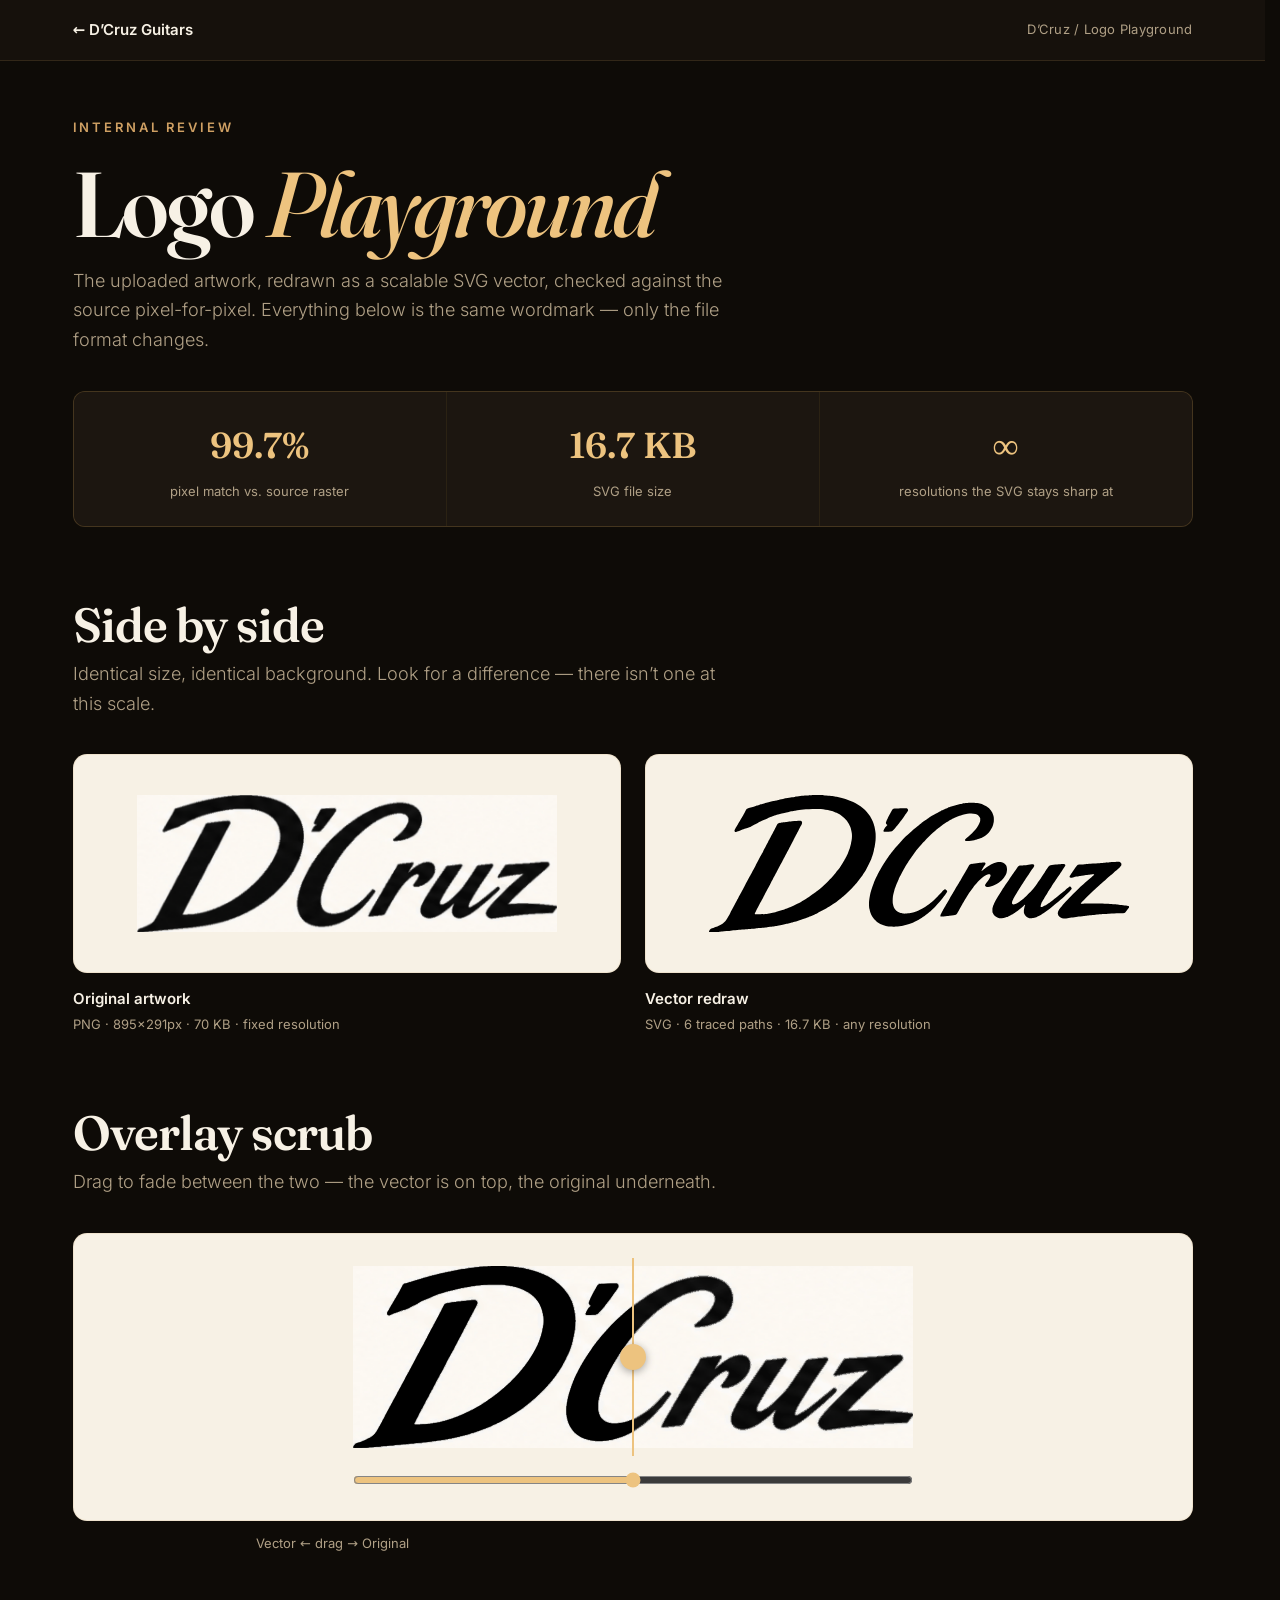
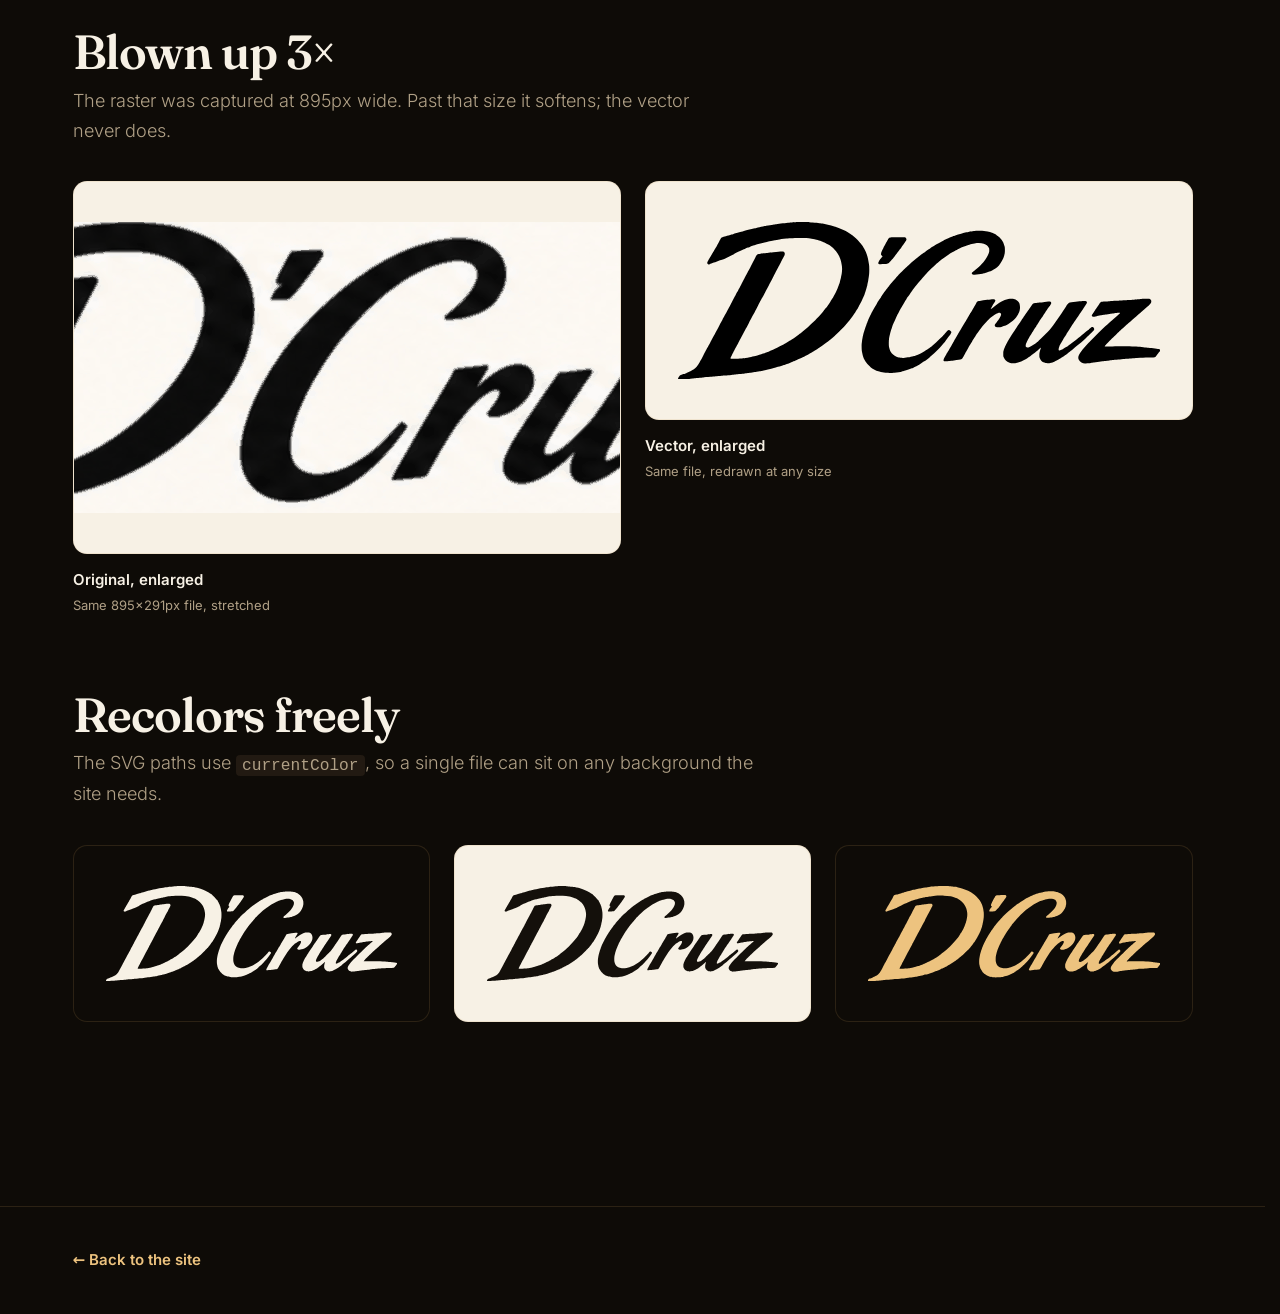
==== logoplayground/index.html @ 7a1cff0f "Vectorize the D'Cruz wordmark and add a logo playground page Traced the uploaded wordmark artwork in" ====
<!DOCTYPE html>
<html lang="en-CA">
<head>
  <meta charset="UTF-8">
  <meta name="viewport" content="width=device-width, initial-scale=1, viewport-fit=cover">
  <title>Logo Playground | D'Cruz Guitars</title>
  <meta name="description" content="Side-by-side comparison of the original D'Cruz wordmark artwork against its hand-traced SVG vector.">
  <meta name="robots" content="noindex, nofollow">
  <meta name="theme-color" content="#0e0b07">
  <meta name="color-scheme" content="dark">
  <meta http-equiv="Content-Security-Policy" content="default-src 'self'; script-src 'self'; style-src 'self'; font-src 'self'; img-src 'self' data:; connect-src 'self'; object-src 'none'; base-uri 'self'">
  <link rel="stylesheet" href="../styles.css">
  <link rel="stylesheet" href="logoplayground.css">
  <script src="logoplayground.js" defer></script>
  <link rel="icon" href="../favicon.ico" sizes="16x16 32x32">
  <link rel="icon" type="image/svg+xml" href="../favicon.svg">
  <link rel="apple-touch-icon" sizes="180x180" href="../assets/apple-touch-icon.png">
</head>
<body class="lp-body">

  <a class="skip-link" href="#main">Skip to content</a>

  <header class="lp-header">
    <div class="container lp-header-inner">
      <a href="../index.html" class="lp-back">&larr; D&rsquo;Cruz Guitars</a>
      <span class="lp-crumb" aria-hidden="true">D&rsquo;Cruz / Logo Playground</span>
    </div>
  </header>

  <main id="main" class="container lp-main">
    <p class="eyebrow">Internal review</p>
    <h1>Logo <em>Playground</em></h1>
    <p class="section-lede">The uploaded artwork, redrawn as a scalable SVG vector, checked against the
      source pixel-for-pixel. Everything below is the same wordmark &mdash; only the file format changes.</p>

    <ul class="lp-stats" aria-label="Comparison stats">
      <li><span class="lp-stat-num">99.7%</span><span class="lp-stat-label">pixel match vs. source raster</span></li>
      <li><span class="lp-stat-num">16.7&nbsp;KB</span><span class="lp-stat-label">SVG file size</span></li>
      <li><span class="lp-stat-num">&infin;</span><span class="lp-stat-label">resolutions the SVG stays sharp at</span></li>
    </ul>

    <!-- ============ SIDE BY SIDE ============ -->
    <section class="lp-section" aria-labelledby="lp-side-by-side-h">
      <h2 id="lp-side-by-side-h">Side by side</h2>
      <p class="section-lede">Identical size, identical background. Look for a difference &mdash; there isn&rsquo;t one at this scale.</p>
      <div class="lp-compare-grid">
        <figure class="lp-panel">
          <div class="lp-chip lp-chip-cream">
            <img src="../assets/logo-playground/dcruz-wordmark-original.png" alt="Original uploaded D&rsquo;Cruz wordmark artwork" width="895" height="291" class="lp-logo-img">
          </div>
          <figcaption>
            <strong>Original artwork</strong>
            <span>PNG &middot; 895&times;291px &middot; 70&nbsp;KB &middot; fixed resolution</span>
          </figcaption>
        </figure>
        <figure class="lp-panel">
          <div class="lp-chip lp-chip-cream">
            <img src="../assets/logo-playground/dcruz-wordmark.svg" alt="Vector-traced D&rsquo;Cruz wordmark, redrawn as SVG paths" class="lp-logo-img lp-logo-svg">
          </div>
          <figcaption>
            <strong>Vector redraw</strong>
            <span>SVG &middot; 6 traced paths &middot; 16.7&nbsp;KB &middot; any resolution</span>
          </figcaption>
        </figure>
      </div>
    </section>

    <!-- ============ SLIDER ============ -->
    <section class="lp-section" aria-labelledby="lp-slider-h">
      <h2 id="lp-slider-h">Overlay scrub</h2>
      <p class="section-lede">Drag to fade between the two &mdash; the vector is on top, the original underneath.</p>
      <div class="lp-slider-wrap lp-chip lp-chip-cream">
        <div class="lp-slider-stage">
          <img src="../assets/logo-playground/dcruz-wordmark-original.png" alt="" class="lp-logo-img lp-slider-under" width="895" height="291">
          <div class="lp-slider-over" id="lpSliderOver">
            <img src="../assets/logo-playground/dcruz-wordmark.svg" alt="" class="lp-logo-img">
          </div>
          <div class="lp-slider-handle" id="lpSliderHandle" aria-hidden="true"></div>
        </div>
        <input type="range" min="0" max="100" value="50" class="lp-slider-input" id="lpSliderInput"
          aria-label="Reveal amount of the vector redraw over the original artwork">
      </div>
      <p class="lp-slider-caption"><span id="lpSliderLeftLabel">Vector</span> &larr;&nbsp;drag&nbsp;&rarr; <span id="lpSliderRightLabel">Original</span></p>
    </section>

    <!-- ============ SCALE TEST ============ -->
    <section class="lp-section" aria-labelledby="lp-scale-h">
      <h2 id="lp-scale-h">Blown up 3&times;</h2>
      <p class="section-lede">The raster was captured at 895px wide. Past that size it softens; the vector never does.</p>
      <div class="lp-compare-grid lp-compare-grid-big">
        <figure class="lp-panel">
          <div class="lp-chip lp-chip-cream lp-chip-scroll">
            <img src="../assets/logo-playground/dcruz-wordmark-original.png" alt="Original artwork enlarged, showing softened edges" class="lp-logo-img lp-logo-big">
          </div>
          <figcaption><strong>Original, enlarged</strong><span>Same 895&times;291px file, stretched</span></figcaption>
        </figure>
        <figure class="lp-panel">
          <div class="lp-chip lp-chip-cream lp-chip-scroll">
            <img src="../assets/logo-playground/dcruz-wordmark.svg" alt="Vector redraw enlarged, edges remain crisp" class="lp-logo-img lp-logo-svg lp-logo-big">
          </div>
          <figcaption><strong>Vector, enlarged</strong><span>Same file, redrawn at any size</span></figcaption>
        </figure>
      </div>
    </section>

    <!-- ============ COLOR VERSATILITY ============ -->
    <section class="lp-section" aria-labelledby="lp-color-h">
      <h2 id="lp-color-h">Recolors freely</h2>
      <p class="section-lede">The SVG paths use <code>currentColor</code>, so a single file can sit on any background the site needs.</p>
      <div class="lp-color-grid">
        <div class="lp-chip lp-chip-dark"><div class="lp-mask-logo lp-color-cream" role="img" aria-label="D&rsquo;Cruz vector logo in cream on dark"></div></div>
        <div class="lp-chip lp-chip-cream"><div class="lp-mask-logo lp-color-black" role="img" aria-label="D&rsquo;Cruz vector logo in black on cream"></div></div>
        <div class="lp-chip lp-chip-dark"><div class="lp-mask-logo lp-color-gold" role="img" aria-label="D&rsquo;Cruz vector logo in gold on dark"></div></div>
      </div>
    </section>
  </main>

  <footer class="lp-footer">
    <div class="container">
      <p><a href="../index.html" class="text-link">&larr; Back to the site</a></p>
    </div>
  </footer>

</body>
</html>
---- styles.css ----
/* ==========================================================================
   D'Cruz Guitars — dark heritage luxury
   Type: Fraunces (display) / Inter (body), self-hosted variable fonts

   Contents:
     tokens & resets          base custom properties, element defaults
     type / a11y              headings, eyebrows, skip links, focus
     buttons & links          .btn variants, text links
     header / nav             fixed header, menu, scrollspy states
     hero                     grid, stats, finish picker
     strip                    marquee ticker
     catalogue                feature, cards, filter, quick-view zoom
     lightbox                 dialog, nav, swipe
     build / why / story      step + info grids, about
     enquire                  lead form
     footer / to-top
     reveal & motion          scroll animations, reduced-motion
     responsive / print       breakpoints, forced-colors, print
   ========================================================================== */

@font-face {
  font-family: "Fraunces";
  font-style: italic;
  font-weight: 400 600;
  font-display: swap;
  src: url("assets/fonts/fraunces-italic-var.woff2") format("woff2");
  unicode-range: U+0000-00FF, U+0131, U+0152-0153, U+02BB-02BC, U+02C6, U+02DA, U+02DC, U+0304, U+0308, U+0329, U+2000-206F, U+20AC, U+2122, U+2191, U+2193, U+2212, U+2215, U+FEFF, U+FFFD;
}
@font-face {
  font-family: "Fraunces";
  font-style: normal;
  font-weight: 400 600;
  font-display: swap;
  src: url("assets/fonts/fraunces-var.woff2") format("woff2");
  unicode-range: U+0000-00FF, U+0131, U+0152-0153, U+02BB-02BC, U+02C6, U+02DA, U+02DC, U+0304, U+0308, U+0329, U+2000-206F, U+20AC, U+2122, U+2191, U+2193, U+2212, U+2215, U+FEFF, U+FFFD;
}
@font-face {
  font-family: "Inter";
  font-style: normal;
  font-weight: 300 600;
  font-display: swap;
  src: url("assets/fonts/inter-var.woff2") format("woff2");
  unicode-range: U+0000-00FF, U+0131, U+0152-0153, U+02BB-02BC, U+02C6, U+02DA, U+02DC, U+0304, U+0308, U+0329, U+2000-206F, U+20AC, U+2122, U+2191, U+2193, U+2212, U+2215, U+FEFF, U+FFFD;
}

:root {
  --bg: #0e0b07;
  --bg-elevated: #16110c;
  --surface: #1c1610;
  --surface-2: #221a12;
  --text: #f7f1e5;
  --text-muted: #b0a086;
  --accent: #cfa063;
  --accent-strong: #edc37f;
  --accent-deep: #8a6430;
  --border: rgba(200, 155, 90, 0.16);
  --border-strong: rgba(200, 155, 90, 0.32);
  /* semantic feedback tokens (were raw hex scattered across the form) */
  --danger: #e2a49b;
  --danger-border: #c65b4e;
  --success: #a9cf9f;
  --placeholder: #8f8168;
  --font-display: "Fraunces", Georgia, "Times New Roman", serif;
  --font-body: "Inter", system-ui, -apple-system, sans-serif;
  --radius: 14px;
  --radius-sm: 8px;
  --radius-md: 12px;
  /* single source for the fixed-header anchor offset (header is 76px / 62px scrolled) */
  --anchor-offset: 88px;
  --shadow-card: 0 24px 48px -20px rgba(0, 0, 0, 0.55);
  --ease: cubic-bezier(0.22, 1, 0.36, 1);
  /* overlay tones — keep every translucent black on the same base hue */
  --overlay-header: rgba(14, 11, 7, 0.85);
  /* fully opaque: the mobile dropdown has no backdrop-blur, so a translucent
     panel let ~3% of the hero headline bleed behind the links */
  --overlay-menu: #16110c;
  --scrim: rgba(10, 8, 5, 0.84);
  --accent-soft: rgba(200, 155, 90, 0.16);
  /* letter-spacing scale for uppercase labels */
  --track-1: 0.12em;
  --track-2: 0.14em;
  --track-3: 0.16em;
  --track-4: 0.18em;
  --track-5: 0.22em;
  --track-6: 0.3em;
  /* motion durations — one rhythm for the whole UI */
  --dur-fast: 0.2s;
  --dur: 0.3s;
  --dur-slow: 0.7s;
  /* vertical rhythm */
  --space-section: clamp(4.5rem, 10vh, 7.5rem);
  --space-section-dvh: clamp(4.5rem, 10dvh, 7.5rem);
  --space-band: clamp(3rem, 7vh, 4.5rem);
  color-scheme: dark;
}

/* users asking for more contrast get stronger borders and brighter muted text */
@media (prefers-contrast: more) {
  :root {
    --border: rgba(200, 155, 90, 0.42);
    --border-strong: rgba(200, 155, 90, 0.62);
    --text-muted: #cfc2a9;
  }
}

* { margin: 0; padding: 0; box-sizing: border-box; }

/* The `hidden` attribute must win over component `display` values. Author rules
   like `.field-error { display: flex }` and `.lightbox-nav { display: grid }`
   otherwise override the UA `[hidden] { display: none }`, leaving the form's
   error messages permanently visible and the lightbox arrows shown for a
   single-item view. The print rules that re-show `.card[hidden]` are more
   specific, so they still win there. */
[hidden] { display: none !important; }

html {
  scroll-behavior: smooth;
  /* the ONLY anchor offset — scroll-margin-top on targets used to stack on top
     of this, pushing jumps ~176px down (a big empty gap under the header) */
  scroll-padding-top: var(--anchor-offset);
  scrollbar-color: var(--accent-deep) var(--bg-elevated);
  /* keep layout stable when modals lock scrolling and the scrollbar vanishes */
  scrollbar-gutter: stable;
}

body {
  font-family: var(--font-body);
  font-size: 1rem;
  line-height: 1.65;
  background: var(--bg);
  color: var(--text);
  -webkit-font-smoothing: antialiased;
  overflow-x: hidden;
}

img, svg { display: block; max-width: 100%; }

a, button {
  touch-action: manipulation;
  -webkit-tap-highlight-color: transparent;
}

::selection { background: var(--accent); color: var(--bg); }

::-webkit-scrollbar { width: 10px; }
::-webkit-scrollbar-track { background: var(--bg-elevated); }
::-webkit-scrollbar-thumb {
  background: var(--accent-deep);
  border-radius: var(--radius-sm);
  border: 2px solid var(--bg-elevated);
}
::-webkit-scrollbar-thumb:hover { background: var(--accent); }

.container {
  width: min(1120px, 100% - 3rem);
  margin-inline: auto;
}

/* ---------- type ---------- */

h1, h2, h3 {
  font-family: var(--font-display);
  font-weight: 600;
  font-optical-sizing: auto;
  line-height: 1.08;
  letter-spacing: -0.015em;
  text-wrap: balance;
}

h1 { font-size: clamp(3.1rem, 7.2vw, 5.75rem); letter-spacing: -0.03em; }
h2 { font-size: clamp(2rem, 3.9vw, 3rem); letter-spacing: -0.02em; }
h3 { font-size: 1.375rem; font-weight: 500; }

h1 em, h2 em { font-style: italic; font-weight: 500; color: var(--accent-strong); }

p { max-width: 65ch; text-wrap: pretty; }

.eyebrow {
  font-size: 0.8125rem;
  font-weight: 600;
  letter-spacing: var(--track-5);
  text-transform: uppercase;
  color: var(--accent);
  margin-bottom: 1rem;
}
.sec-idx {
  display: inline-block;
  font-family: var(--font-display);
  font-weight: 600;
  font-size: 2rem;
  line-height: 1;
  color: var(--accent-strong);
  vertical-align: -0.35em;
  margin-right: 0.9rem;
  padding-right: 0.9rem;
  border-right: 1px solid var(--border-strong);
  font-variant-numeric: tabular-nums;
}

.lede, .section-lede {
  font-size: 1.125rem;
  font-weight: 300;
  color: var(--text-muted);
}

/* ---------- a11y ---------- */

.skip-link {
  position: absolute;
  left: 1rem;
  top: -3.5rem;
  z-index: 100;
  padding: 0.6rem 1rem;
  background: var(--accent);
  color: var(--bg);
  border-radius: var(--radius-sm);
  font-weight: 600;
  text-decoration: none;
  transition: top var(--dur-fast) var(--ease);
}
.skip-link:focus { top: 1rem; }

:focus-visible {
  outline: 2px solid var(--accent-strong);
  outline-offset: 3px;
  /* no border-radius here: outlines follow each element's own radius,
     and forcing 4px visibly squared off pills and circular controls */
}

/* Windows High Contrast / forced colors: keep decorative-only styling visible */
@media (forced-colors: active) {
  .step-num {
    color: CanvasText;
    -webkit-text-stroke: 0;
    opacity: 0.5;
  }
  .swatch { border: 2px solid ButtonText; }
  .swatch.is-active { outline: 3px solid Highlight; outline-offset: 2px; }
  .scroll-progress span { background: Highlight; }
  .filter-btn.is-active { border: 3px solid Highlight; }
  .nav-links a.active { text-decoration: underline; text-decoration-thickness: 2px; }
}

/* ---------- buttons & links ---------- */

.btn {
  display: inline-flex;
  align-items: center;
  gap: 0.5rem;
  min-height: 48px;
  padding: 0.8rem 1.75rem;
  border-radius: 999px;
  font-family: var(--font-body);
  font-size: 0.9375rem;
  font-weight: 600;
  letter-spacing: 0.02em;
  text-decoration: none;
  cursor: pointer;
  border: 1px solid transparent;
  transition: background-color var(--dur-fast) var(--ease), border-color var(--dur-fast) var(--ease),
    color var(--dur-fast) var(--ease), transform var(--dur-fast) var(--ease), box-shadow var(--dur-fast) var(--ease);
}
.btn:active { transform: translateY(1px) scale(0.98); }

.btn-primary {
  background: var(--text);
  color: var(--bg);
}
.btn-primary:hover { background: #ffffff; transform: translateY(-1px); }

.btn-outline {
  border-color: var(--border-strong);
  color: var(--text);
}
.btn-outline:hover { border-color: var(--accent); color: var(--accent-strong); transform: translateY(-1px); }

.icon { width: 18px; height: 18px; }

.text-link {
  display: inline-flex;
  align-items: center;
  gap: 0.4rem;
  color: var(--accent-strong);
  font-weight: 600;
  font-size: 0.9375rem;
  text-decoration: none;
  min-height: 44px;
}
.text-link .icon { transition: transform var(--dur-fast) var(--ease); }
.text-link:hover .icon { transform: translateX(4px); }

/* ---------- header ---------- */

.site-header {
  position: fixed;
  inset-inline: 0;
  top: 0;
  z-index: 50;
  transition: background-color var(--dur) var(--ease), border-color var(--dur) var(--ease),
    backdrop-filter var(--dur) var(--ease);
  border-bottom: 1px solid transparent;
}
.site-header.scrolled {
  background: var(--overlay-header);
  backdrop-filter: blur(14px);
  -webkit-backdrop-filter: blur(14px);
  border-bottom-color: var(--border);
}

.scroll-progress {
  position: absolute;
  left: 0;
  right: 0;
  bottom: -1px;
  height: 2px;
  pointer-events: none;
}
.scroll-progress span {
  display: block;
  height: 100%;
  background: linear-gradient(90deg, var(--accent-deep), var(--accent-strong));
  transform: scaleX(0);
  transform-origin: left;
}

.nav {
  display: flex;
  align-items: center;
  justify-content: space-between;
  gap: 1.5rem;
  min-height: 76px;
  transition: min-height var(--dur) var(--ease);
  /* keep the bar clear of the notch / rounded corners in landscape */
  padding-inline: env(safe-area-inset-left, 0px) env(safe-area-inset-right, 0px);
}
.site-header.scrolled .nav { min-height: 62px; }

.brand {
  display: inline-flex;
  align-items: center;
  gap: 0.6rem;
  text-decoration: none;
  color: var(--text);
}
.brand-logo {
  width: auto;
  height: 34px;
  transform: translateY(-2px);
}
.brand-logo-lg { height: 44px; }

.nav-menu {
  display: flex;
  align-items: center;
  gap: 2rem;
}
.nav-links {
  display: flex;
  gap: 1.75rem;
  list-style: none;
}
.nav-links a {
  position: relative;
  color: var(--text-muted);
  text-decoration: none;
  font-size: 0.9375rem;
  font-weight: 500;
  padding: 0.5rem 0.15rem;
  transition: color var(--dur-fast) var(--ease);
}
.nav-links a:hover { color: var(--accent-strong); }
.nav-links a::after {
  content: "";
  position: absolute;
  left: 0.15rem;
  right: 0.15rem;
  bottom: 0.2rem;
  height: 1.5px;
  background: var(--accent);
  transform: scaleX(0);
  /* grow from the left on enter, shrink toward the right on exit */
  transform-origin: right;
  transition: transform 0.25s var(--ease);
}
.nav-links a:hover::after,
.nav-links a.active::after { transform: scaleX(1); transform-origin: left; }
.nav-links a.active { color: var(--accent-strong); }

.nav-toggle {
  display: none;
  align-items: center;
  gap: 0.55rem;
  height: 44px;
  padding: 0 0.85rem;
  background: none;
  border: 1px solid var(--border);
  border-radius: 10px;
  cursor: pointer;
}
.nav-toggle-box {
  display: flex;
  flex-direction: column;
  justify-content: center;
  gap: 5px;
  width: 18px;
}
.nav-toggle-box span {
  display: block;
  height: 2px;
  width: 100%;
  background: var(--text);
  border-radius: 2px;
  transition: transform 0.25s var(--ease), opacity 0.25s var(--ease);
}
.nav-toggle-text {
  font-size: 0.75rem;
  font-weight: 600;
  letter-spacing: var(--track-2);
  text-transform: uppercase;
  color: var(--text);
}
.nav-toggle[aria-expanded="true"] .nav-toggle-box span:nth-child(1) { transform: translateY(7px) rotate(45deg); }
.nav-toggle[aria-expanded="true"] .nav-toggle-box span:nth-child(2) { opacity: 0; }
.nav-toggle[aria-expanded="true"] .nav-toggle-box span:nth-child(3) { transform: translateY(-7px) rotate(-45deg); }

/* compact CTA lives in the header bar on mobile only — desktop has the full
   "Start your build" button inside the nav menu */
.nav-cta-compact {
  display: none;
  align-items: center;
  height: 40px;
  margin-left: auto;
  padding: 0 0.9rem;
  border: 1px solid var(--border-strong);
  border-radius: 999px;
  color: var(--accent-strong);
  font-size: 0.8125rem;
  font-weight: 600;
  letter-spacing: 0.02em;
  text-decoration: none;
  transition: border-color var(--dur-fast) var(--ease), color var(--dur-fast) var(--ease);
}
.nav-cta-compact:hover { border-color: var(--accent); color: var(--text); }

/* ---------- hero ---------- */

.hero {
  position: relative;
  min-height: 90vh;
  min-height: 90dvh;
  display: flex;
  align-items: center;
  padding-block: clamp(6.5rem, 12vh, 9rem) clamp(3rem, 8vh, 5rem);
  padding-block: clamp(6.5rem, 12dvh, 9rem) clamp(3rem, 8dvh, 5rem);
  overflow: hidden;
}

.hero-glow {
  position: absolute;
  /* Viewport-relative, not %-of-.hero: on mobile .hero is much taller than
     the viewport (copy + visual stacked), so a %-of-height top offset pushed
     this entirely off-canvas and left the mobile hero looking flat. */
  top: -18vh;
  right: -10vw;
  width: 60vw;
  height: 60vw;
  max-width: 900px;
  max-height: 900px;
  background: radial-gradient(circle, rgba(200, 155, 90, 0.14), transparent 65%);
  pointer-events: none;
}

@media (max-width: 820px) {
  .hero-glow { top: -12vh; right: -30vw; width: 85vw; height: 85vw; }
}

.hero-grid {
  display: grid;
  grid-template-columns: 1.15fr 0.85fr;
  align-items: center;
  gap: clamp(2rem, 6vw, 5rem);
  position: relative;
}

.hero-copy .lede { margin-top: 1.5rem; }

.hero-actions {
  display: flex;
  flex-wrap: wrap;
  align-items: center;
  gap: 1rem;
  margin-top: 2.25rem;
}

.hero-stats {
  display: flex;
  gap: clamp(1.5rem, 4vw, 3rem);
  margin-top: 3rem;
  padding-top: 2rem;
  border-top: 1px solid var(--border);
}
.hero-stats > div {
  display: flex;
  flex-direction: column-reverse; /* value above label, semantics stay dt→dd */
}
.hero-stats dd {
  font-family: var(--font-display);
  font-size: 2rem;
  color: var(--accent-strong);
  font-variant-numeric: tabular-nums;
}
.hero-stats dt {
  font-size: 0.8125rem;
  color: var(--text-muted);
  letter-spacing: 0.06em;
}
.stat-link {
  display: inline-block;
  color: inherit;
  text-decoration-color: var(--border-strong);
  text-underline-offset: 6px;
  /* pad the hit area toward 44px without moving the layout */
  padding: 0.3rem 0.45rem;
  margin: -0.3rem -0.45rem;
}
.stat-link:hover { text-decoration-color: var(--accent); }

.hero-visual {
  position: relative;
  display: flex;
  flex-direction: column;
  align-items: center;
  gap: 2rem;
}

.hero-disc {
  position: absolute;
  top: 42%;
  left: 50%;
  width: min(500px, 104%);
  aspect-ratio: 1;
  transform: translate(-50%, -50%);
  border-radius: 50%;
  background: radial-gradient(circle, var(--hero-glow, rgba(127, 208, 166, 0.18)), transparent 66%);
  border: 1px solid var(--border);
  transition: background var(--dur-slow) var(--ease);
}

.hero-stage { position: relative; }
.hero-guitar {
  position: relative;
  display: block;
  width: auto;
  max-width: 66vw;
  /* Height-driven, not width-driven: the source photos are very tall/narrow
     (neck-forward shot), so sizing by width alone can make this taller than
     the viewport itself and push the CTA/stats/finish-picker below the fold
     on common laptop heights (1366x768 etc). Clamp by viewport height instead. */
  height: clamp(340px, 62vh, 640px);
  height: clamp(340px, 62dvh, 640px);
  filter: drop-shadow(0 44px 56px rgba(0, 0, 0, 0.65));
  transition: opacity 0.4s var(--ease);
}
.hero-guitar.swapping { opacity: 0; }

@media (prefers-reduced-motion: no-preference) {
  .js .hero-stage { animation: hero-float 7s ease-in-out infinite; animation-play-state: paused; }
  .js .hero-visual.in-view .hero-stage { animation-play-state: running; }
}
@keyframes hero-float {
  0%, 100% { transform: translateY(0); }
  50% { transform: translateY(-8px); }
}

/* finish picker — restrained */
.finish-picker {
  display: flex;
  flex-direction: column;
  align-items: center;
  gap: 0.85rem;
}
.finish-label {
  display: flex;
  flex-wrap: wrap;
  justify-content: center;
  align-items: baseline;
  gap: 0.2rem 0.9rem;
  font-size: 0.8125rem;
  letter-spacing: var(--track-3);
  text-transform: uppercase;
  color: var(--text-muted);
}
.finish-view {
  display: inline-block;
  font-size: 0.8125rem;
  letter-spacing: 0.1em;
  color: var(--accent-strong);
  text-underline-offset: 4px;
  text-decoration-color: var(--border-strong);
  padding: 0.55rem 0.2rem;
  margin: -0.55rem -0.2rem;
}
.finish-view:hover { text-decoration-color: var(--accent); }
.swatches { display: flex; gap: 0.9rem; }
.swatch {
  position: relative;
  width: 26px;
  height: 26px;
  border-radius: 50%;
  background: var(--sw);
  border: 1px solid rgba(255, 255, 255, 0.3);
  cursor: pointer;
  padding: 0;
  transition: transform var(--dur-fast) var(--ease), box-shadow var(--dur-fast) var(--ease);
}
/* expand the tap target without letting neighbouring hit areas overlap */
.swatch::after { content: ""; position: absolute; inset: -8px; border-radius: 50%; }
.swatch:hover { transform: translateY(-2px); }
.swatch.is-active {
  box-shadow: 0 0 0 1px var(--bg), 0 0 0 2px var(--text-muted);
}
/* the focus outline is indicator enough — avoid a double ring */
.swatch.is-active:focus-visible { box-shadow: none; }
.swatch-split {
  background: linear-gradient(135deg, #1b1b1e 0 47%, rgba(255, 255, 255, 0.4) 47% 53%, #caa04a 53% 100%);
}

/* Per-guitar accent colours — moved out of inline style="" attributes so the
   Content-Security-Policy can drop style-src 'unsafe-inline'. */
.swatch[data-name="Surf Green"]     { --sw: #93cfae; }
.swatch[data-name="Sonic Yellow"]   { --sw: #f2c94c; }
.swatch[data-name="Candy Red"]      { --sw: #c0271f; }
.swatch[data-name="Silver / Orange"]{ --sw: #cbd0d6; }
.swatch[data-name="Black & Gold"]   { --sw: #1b1b1e; }
.swatch[data-name="Natural Maple"]  { --sw: #c79a56; }
.swatch[data-name="Supro Black"]    { --sw: #161719; }

#g-001 .feature-media    { --cardglow: #7fd0a6; }
#g-squier .card-visual   { --cardglow: #e8843a; }
#g-blackgold .card-visual{ --cardglow: #c9a24e; }
#g-yellow .card-visual   { --cardglow: #f2c94c; }
#g-003 .card-visual      { --cardglow: #d8402f; }
#g-supro .card-visual    { --cardglow: #6a7f9e; }
#g-004 .card-visual      { --cardglow: #d8b26a; }

/* ---------- build strip (marquee) ---------- */

.strip {
  position: relative;
  border-block: 1px solid var(--border);
  background: var(--bg-elevated);
  padding-block: 1.1rem;
  overflow: hidden;
}
/* soft fades at both edges so the ticker text never hard-clips
   (and the pause button sits on the right-hand fade, not raw text) */
.js .strip::before,
.js .strip::after {
  content: "";
  position: absolute;
  top: 0;
  bottom: 0;
  width: 5rem;
  z-index: 1;
  pointer-events: none;
}
.js .strip::before { left: 0; background: linear-gradient(90deg, var(--bg-elevated), transparent); }
.js .strip::after { right: 0; background: linear-gradient(270deg, var(--bg-elevated) 40%, transparent); }
@media (max-width: 560px) {
  .js .strip::before, .js .strip::after { width: 2.2rem; }
}

.strip-pause {
  position: absolute;
  top: 50%;
  right: 0.6rem;
  transform: translateY(-50%);
  z-index: 2;
  width: 44px;
  height: 44px;
  display: none;
  place-items: center;
  background: var(--bg-elevated);
  color: var(--text-muted);
  border: 1px solid var(--border);
  border-radius: 50%;
  cursor: pointer;
  transition: color var(--dur-fast) var(--ease), border-color var(--dur-fast) var(--ease);
}
.strip-pause:hover { color: var(--text); border-color: var(--border-strong); }
.strip-pause svg { width: 14px; height: 14px; }
.strip-pause .ic-play { display: none; }
.strip-pause.is-paused .ic-play { display: block; }
.strip-pause.is-paused .ic-pause { display: none; }
.strip-track {
  display: flex;
  justify-content: center;
}
.strip-inner {
  display: flex;
  flex-wrap: wrap;
  justify-content: center;
  align-items: center;
  gap: 1rem 1.5rem;
  padding-inline: 1.5rem;
  font-size: 0.8125rem;
  font-weight: 600;
  letter-spacing: var(--track-4);
  text-transform: uppercase;
  color: var(--text-muted);
}
.strip .dot {
  width: 4px;
  height: 4px;
  border-radius: 50%;
  background: var(--accent);
  flex-shrink: 0;
}
/* static fallback (no JS / reduced motion): one centered wrapping row */
.strip-copy, .strip-end-dot { display: none; }

@media (prefers-reduced-motion: no-preference) {
  .js .strip-track {
    width: max-content;
    animation: strip-marquee 48s linear infinite;
    /* runs only while on screen — JS adds .in-view via IntersectionObserver */
    animation-play-state: paused;
  }
  .js .strip.in-view .strip-track { animation-play-state: running; }
  .js .strip:hover .strip-track,
  .js .strip-track.paused { animation-play-state: paused; }
  .js .strip-inner {
    flex-wrap: nowrap;
    padding: 0 1.5rem 0 0;
  }
  .js .strip-copy { display: flex; }
  .js .strip-end-dot { display: block; }
  .js .strip-pause { display: grid; }
}
@keyframes strip-marquee {
  to { transform: translateX(-50%); }
}

/* ---------- quick-view lightbox ---------- */

.card-visual { position: relative; }
.card-zoom {
  position: absolute;
  inset: 0;
  border: 0;
  background: transparent;
  cursor: zoom-in;
  color: var(--text);
}
.card-zoom span {
  position: absolute;
  right: 0.9rem;
  bottom: 0.9rem;
  display: inline-flex;
  align-items: center;
  gap: 0.35rem;
  font-size: 0.75rem;
  font-weight: 600;
  letter-spacing: var(--track-1);
  text-transform: uppercase;
  color: var(--text-muted);
  background: rgba(14, 11, 7, 0.7);
  border: 1px solid var(--border);
  border-radius: 999px;
  padding: 0.3rem 0.6rem;
  opacity: 0;
  transition: opacity var(--dur-fast) var(--ease);
}
.card:hover .card-zoom span, .card-zoom:focus-visible span { opacity: 1; }
/* keep the focus ring inside the visual — the card's overflow:hidden would clip
   an outline drawn outside the button's bounds */
.card-zoom:focus-visible { outline-offset: -4px; }

/* Touch devices have no hover, so the hint would otherwise never show —
   the whole quick-view feature would be invisible, not just unhinted. */
@media (hover: none) {
  .card-zoom span { opacity: 1; }
}

.lightbox {
  position: fixed;
  inset: 0;
  z-index: 300;
  display: grid;
  place-items: center;
  padding: clamp(1rem, 4vw, 3rem);
}
.lightbox-backdrop {
  position: absolute;
  inset: 0;
  background: var(--scrim);
  backdrop-filter: blur(6px);
  -webkit-backdrop-filter: blur(6px);
}
.lightbox-panel {
  position: relative;
  display: grid;
  grid-template-columns: 1fr 0.9fr;
  gap: clamp(1rem, 3vw, 2.5rem);
  align-items: center;
  width: min(880px, 100%);
  max-height: 90vh;
  max-height: 90dvh;
  /* a guitar with a long description/spec list must scroll, not clip, at any width */
  overflow-y: auto;
  padding: clamp(1.25rem, 3vw, 2.5rem);
  background: linear-gradient(180deg, var(--surface), var(--bg-elevated));
  border: 1px solid var(--border-strong);
  border-radius: var(--radius);
  box-shadow: 0 40px 90px -30px rgba(0, 0, 0, 0.8);
  animation: lb-in var(--dur) var(--ease);
}
@keyframes lb-in { from { opacity: 0; transform: translateY(12px) scale(0.98); } }
.lightbox-img {
  display: flex;
  justify-content: center;
  align-items: center;
  /* reserve height so the panel doesn't reflow as the large image decodes */
  min-height: min(50vh, 320px);
  padding: 1rem;
  background: radial-gradient(80% 70% at 50% 45%, rgba(200, 155, 90, 0.16), transparent 66%);
  background: radial-gradient(80% 70% at 50% 45%, color-mix(in srgb, var(--cardglow, #c89b5a) 26%, transparent), transparent 66%);
  border-radius: var(--radius);
}
.lightbox-img img {
  max-height: 62vh;
  max-height: 62dvh;
  width: auto;
  filter: drop-shadow(0 30px 40px rgba(0,0,0,0.6));
  transition: opacity 0.22s var(--ease);
}
.lightbox-img img.lb-swapping { opacity: 0; }
.lightbox-meta { display: flex; flex-direction: column; align-items: flex-start; gap: 0.9rem; }
.lightbox-meta .tag { align-self: flex-start; }
.lb-head { display: flex; flex-direction: column; align-items: inherit; gap: 0.9rem; }
.lb-count { font-size: 0.8125rem; color: var(--text-muted); letter-spacing: 0.06em; }
.lb-hint { display: none; font-size: 0.8125rem; color: var(--text-muted); opacity: 0.8; }
/* any-hover (not hover:hover) so an iPad with a keyboard — which reports a
   coarse primary pointer — still sees the keyboard-nav hint */
@media (any-hover: hover) { .lb-hint { display: block; } }
.lb-actions { display: flex; flex-wrap: wrap; align-items: center; gap: 0.5rem 1.25rem; }
.lb-see { background: none; border: 0; cursor: pointer; padding: 0; }
.lightbox-meta h3 { font-family: var(--font-display); font-size: clamp(1.6rem, 3.5vw, 2.4rem); font-weight: 600; }
.lightbox-meta .price { font-family: var(--font-display); font-size: 1.6rem; color: var(--accent-strong); }
.lb-desc { font-size: 0.9375rem; color: var(--text-muted); }
.lightbox-meta .specs { text-align: left; }

.lightbox-nav {
  position: absolute;
  top: 50%;
  transform: translateY(-50%);
  z-index: 2;
  width: 44px;
  height: 44px;
  display: grid;
  place-items: center;
  background: var(--surface-2);
  border: 1px solid var(--border-strong);
  border-radius: 50%;
  color: var(--text);
  cursor: pointer;
  transition: border-color var(--dur-fast) var(--ease), color var(--dur-fast) var(--ease);
}
.lightbox-nav:hover { border-color: var(--accent); color: var(--accent-strong); }
.lightbox-nav[disabled] { opacity: 0.35; cursor: default; pointer-events: none; }
.lightbox-nav svg { width: 18px; height: 18px; }
.lightbox-prev { left: -22px; }
.lightbox-next { right: -22px; }
@media (max-width: 980px) {
  .lightbox-prev { left: 0.5rem; }
  .lightbox-next { right: 0.5rem; }
}
.lightbox-close {
  position: absolute;
  top: 0.75rem;
  right: 0.75rem;
  z-index: 3;
  width: 44px;
  height: 44px;
  display: grid;
  place-items: center;
  /* solid backing so it stays legible over scrolling panel content */
  background: var(--surface-2);
  border: 1px solid var(--border);
  border-radius: 50%;
  color: var(--text);
  cursor: pointer;
  transition: border-color var(--dur-fast) var(--ease), background-color var(--dur-fast) var(--ease);
}
.lightbox-close:hover { border-color: var(--accent); background: rgba(255,255,255,0.04); }
.lightbox-close svg { width: 20px; height: 20px; }
body.lb-open { overflow: hidden; }

/* ---------- statement band ---------- */

.statement {
  padding-block: clamp(4.5rem, 12vh, 9rem);
  padding-block: clamp(4.5rem, 12dvh, 9rem);
  text-align: center;
}
.statement-line {
  font-family: var(--font-display);
  font-weight: 600;
  font-optical-sizing: auto;
  font-size: clamp(2.6rem, 8vw, 6rem);
  line-height: 1.02;
  letter-spacing: -0.03em;
  color: var(--text);
  max-width: 18ch;
  margin-inline: auto;
  text-wrap: balance;
}
.statement-line em { font-style: italic; font-weight: 500; color: var(--accent-strong); }
.statement-kicker {
  margin: 1.75rem auto 0;
  max-width: 46ch;
  font-size: 0.9375rem;
  letter-spacing: var(--track-2);
  text-transform: uppercase;
  color: var(--text-muted);
}

/* ---------- sections ---------- */

.section {
  padding-block: var(--space-section);
  padding-block: clamp(4.5rem, 10dvh, 7.5rem);
}
.section-alt { background: var(--bg-elevated); border-block: 1px solid var(--border); }

/* Anchor offset is handled once by html { scroll-padding-top } above — a
   scroll-margin-top here would stack with it and double the gap. */

.section-head {
  max-width: 640px;
  margin-bottom: clamp(2.5rem, 6vh, 4rem);
}
.section-head .section-lede { margin-top: 1.1rem; }

/* ---------- collection cards ---------- */

.cards {
  display: grid;
  grid-template-columns: repeat(3, 1fr);
  gap: 1.5rem;
}

.card {
  display: flex;
  flex-direction: column;
  background: linear-gradient(180deg, var(--surface), var(--bg-elevated));
  border: 1px solid var(--border);
  border-radius: var(--radius);
  overflow: hidden;
  transition: transform var(--dur) var(--ease), border-color var(--dur) var(--ease), box-shadow var(--dur) var(--ease);
}
/* hover lift only on devices with real hover — avoids sticky-hover on touch */
@media (hover: hover) {
  .card:hover {
    transform: translateY(-6px);
    border-color: var(--border-strong);
    box-shadow: var(--shadow-card);
  }
}
/* keyboard-only: :has(:focus-visible) so touch taps don't leave cards stuck lifted */
.card:has(:focus-visible) {
  transform: translateY(-6px);
  border-color: var(--border-strong);
  box-shadow: var(--shadow-card);
}
/* anchor-jump confirmation: brief pulse, then back to normal */
.card:target, .feature:target {
  animation: target-pulse 1.8s var(--ease) 1;
}
@keyframes target-pulse {
  0%, 45% {
    border-color: var(--accent);
    box-shadow: 0 0 0 5px var(--accent-soft), var(--shadow-card);
  }
}

.card-visual {
  display: flex;
  justify-content: center;
  padding: 2rem 2rem 1.5rem;
  /* fallback first: browsers without color-mix keep a neutral warm glow */
  background:
    radial-gradient(120% 95% at 50% 0%, rgba(200, 155, 90, 0.14), transparent 62%),
    var(--surface-2);
  background:
    radial-gradient(120% 95% at 50% 0%, color-mix(in srgb, var(--cardglow, #c89b5a) 22%, transparent), transparent 62%),
    var(--surface-2);
  border-bottom: 1px solid var(--border);
}
/* Real D'Cruz guitar photos (background removed) */
.card-guitar {
  width: auto;
  height: 300px;
  margin-inline: auto;
  filter: drop-shadow(0 16px 22px rgba(0, 0, 0, 0.5));
  transition: transform 0.35s var(--ease);
}
@media (hover: hover) {
  .card:hover .card-guitar { transform: translateY(-6px) scale(1.03); }
}
/* keyboard focus already lifts the card and reveals the zoom chip — leave the
   image still so a focused card stacks two effects, not three */

.card-body {
  display: flex;
  flex-direction: column;
  flex: 1;
  gap: 1rem;
  padding: 1.6rem 1.6rem 1.4rem;
}
.card-body .tag { align-self: flex-start; }
/* reserve two title lines so shorter names don't leave the body text (and
   the price row below it) sitting at different heights across a row */
.card-body h3 { min-height: 2.6em; }

.tag {
  flex-shrink: 0;
  font-size: 0.75rem;
  font-weight: 600;
  letter-spacing: var(--track-2);
  text-transform: uppercase;
  color: var(--accent-strong);
  border: 1px solid var(--border-strong);
  border-radius: 999px;
  padding: 0.3rem 0.7rem;
}
.card-body > p {
  color: var(--text-muted);
  font-size: 0.9375rem;
}

.specs {
  list-style: none;
  display: grid;
  gap: 0.45rem;
  font-size: 0.875rem;
  color: var(--text-muted);
}
.specs li {
  display: flex;
  align-items: flex-start;
  gap: 0.6rem;
}
.specs li::before {
  content: "";
  width: 5px;
  height: 5px;
  border-radius: 50%;
  background: var(--accent);
  flex-shrink: 0;
  /* Center on the first line's cap-height instead of the whole (possibly
     wrapped, multi-line) item — align-items:center would float the dot
     between lines once a spec wraps to two lines. */
  margin-top: 0.6em;
}

.card-foot {
  display: flex;
  align-items: center;
  justify-content: space-between;
  margin-top: auto;
  padding-top: 1rem;
  border-top: 1px solid var(--border);
}
.price {
  font-family: var(--font-display);
  font-size: 1.2rem;
  color: var(--text);
  font-variant-numeric: tabular-nums;
}

.collection-note {
  margin-top: 2.5rem;
  text-align: center;
  margin-inline: auto;
  color: var(--text-muted);
  font-size: 0.9375rem;
}

/* ---------- craft steps ---------- */

.steps {
  list-style: none;
  display: grid;
  grid-template-columns: repeat(4, 1fr);
  gap: 1.5rem;
}

.step {
  position: relative;
  padding: 1.75rem 1.5rem;
  background: var(--surface);
  border: 1px solid var(--border);
  border-radius: var(--radius);
  transition: transform var(--dur) var(--ease), border-color var(--dur) var(--ease);
}
.step:hover { border-color: var(--border-strong); }

.step-num {
  position: absolute;
  top: 1rem;
  right: 1.4rem;
  font-family: var(--font-display);
  font-size: 4.5rem;
  font-weight: 600;
  font-style: italic;
  color: transparent;
  -webkit-text-stroke: 1px rgba(207, 160, 99, 0.35);
  line-height: 1;
  pointer-events: none;
}
.step-icon {
  width: 46px;
  height: 46px;
  display: grid;
  place-items: center;
  border-radius: var(--radius-md);
  color: var(--accent-strong);
  background: rgba(200, 155, 90, 0.1);
  border: 1px solid var(--border);
  margin-bottom: 1.1rem;
}
.step-icon svg { width: 22px; height: 22px; }
.step h3 { font-size: 1.15rem; margin-bottom: 0.6rem; }
.step p { font-size: 0.9rem; color: var(--text-muted); }

.build-cta { margin-top: 2.5rem; text-align: center; }
.build-cta .btn { width: auto; }

/* ---------- story ---------- */

.story-grid {
  display: grid;
  grid-template-columns: 0.9fr 1.1fr;
  gap: clamp(2.5rem, 6vw, 5rem);
  align-items: center;
}

.story-frame {
  border: 1px solid var(--border-strong);
  border-radius: var(--radius);
  padding: 0.9rem;
  background: var(--surface);
  box-shadow: var(--shadow-card);
  transform: rotate(-1.5deg);
}
.story-frame img {
  display: block;
  width: 100%;
  aspect-ratio: 1 / 1;
  object-fit: cover;
  border-radius: var(--radius-sm);
}
.story-credit {
  margin-top: 0.9rem;
  text-align: center;
  font-size: 0.72rem;
  letter-spacing: 0.02em;
  color: var(--text-muted);
}
.story-credit a { color: var(--text-muted); text-decoration: underline; text-underline-offset: 2px; }
.story-credit a:hover { color: var(--accent-strong); }

.story-copy p + p { margin-top: 1.1rem; }
.story-copy > p:not(.eyebrow) { color: var(--text-muted); }
.story-copy h2 { margin-bottom: 1.4rem; }

.story-copy .story-tagline {
  margin-top: 2rem;
  padding-left: 1.4rem;
  border-left: 2px solid var(--accent);
  font-family: var(--font-display);
  font-size: 1.35rem;
  font-style: italic;
  line-height: 1.4;
  color: var(--text);
}

/* ---------- commission ---------- */

.commission {
  position: relative;
  overflow: hidden;
}
.commission::before {
  content: "";
  position: absolute;
  inset: 0;
  background:
    radial-gradient(60% 90% at 50% 110%, rgba(200, 155, 90, 0.16), transparent 70%);
  pointer-events: none;
}

/* ---------- partners ---------- */

.partners-section {
  padding-block: var(--space-band);
  text-align: center;
}
.partners-eyebrow { margin-bottom: 1.75rem; }
.partners {
  list-style: none;
  display: flex;
  flex-wrap: wrap;
  justify-content: center;
  align-items: center;
  gap: 1.25rem clamp(1.5rem, 4vw, 3.25rem);
}
.partners li { display: flex; align-items: center; }
.partners img {
  height: clamp(24px, 3.4vw, 34px);
  width: auto;
  opacity: 0.55;
  filter: grayscale(1);
  transition: opacity 0.25s var(--ease);
}
/* tall stacked-text marks (Rotosound, Ernie Ball) need more height to carry
   the same visual weight as the wide wordmarks */
.partners img[alt="Rotosound"],
.partners img[alt="Ernie Ball"] {
  height: clamp(34px, 4.6vw, 48px);
}
@media (hover: hover) {
  .partners img:hover { opacity: 1; }
}
/* touch devices can't hover-to-reveal — show the logos at readable strength */
@media (hover: none) {
  .partners img { opacity: 0.8; filter: grayscale(0.4); }
}

/* ---------- testimonials ---------- */
.testimonials {
  list-style: none;
  display: grid;
  grid-template-columns: repeat(3, 1fr);
  gap: 1.5rem;
  margin-top: 2.5rem;
}
.testimonial {
  display: flex;
  flex-direction: column;
  gap: 1.25rem;
  background: var(--surface);
  border: 1px solid var(--border);
  border-radius: var(--radius);
  padding: 1.75rem;
}
.testimonial blockquote {
  font-family: var(--font-display);
  font-size: 1.15rem;
  line-height: 1.5;
  color: var(--text);
}
.testimonial-attr {
  margin-top: auto;
  font-size: 0.78rem;
  font-weight: 600;
  letter-spacing: 0.12em;
  text-transform: uppercase;
  color: var(--accent);
}
@media (max-width: 820px) {
  .testimonials { grid-template-columns: 1fr; }
}

/* "what to expect" reassurance line under the enquiry points */
.enquire-expect {
  margin-top: 1.5rem;
  padding-top: 1.5rem;
  border-top: 1px solid var(--border);
  font-size: 0.95rem;
  color: var(--text-muted);
}
.enquire-expect strong { color: var(--text); }

/* ---------- footer ---------- */

.site-footer {
  border-top: 1px solid var(--border);
  background: var(--bg-elevated);
  padding-top: 3.5rem;
}

.footer-grid {
  display: grid;
  grid-template-columns: 1.4fr 1fr 1fr;
  gap: 2.5rem;
  padding-bottom: 2.5rem;
}
.footer-tag {
  margin-top: 1rem;
  font-size: 0.9rem;
  color: var(--text-muted);
}
.site-footer h3 {
  font-family: var(--font-body);
  font-size: 0.8125rem;
  font-weight: 600;
  letter-spacing: var(--track-4);
  text-transform: uppercase;
  color: var(--accent);
  margin-bottom: 1rem;
}
.site-footer ul {
  list-style: none;
  display: grid;
  gap: 0.55rem;
  font-size: 0.9375rem;
  color: var(--text-muted);
}
.site-footer a {
  color: var(--text-muted);
  text-decoration: underline;
  text-decoration-color: var(--border-strong);
  text-underline-offset: 3px;
  transition: color var(--dur-fast) var(--ease), text-decoration-color var(--dur-fast) var(--ease);
}
.site-footer a:hover { color: var(--accent-strong); text-decoration-color: var(--accent); }
/* long unbroken addresses must wrap on narrow screens */
.site-footer a[href^="mailto:"] { overflow-wrap: anywhere; }

.footer-privacy {
  margin-top: 1rem;
  font-size: 0.8rem;
  color: var(--text-muted);
}
.footer-base {
  display: flex;
  flex-wrap: wrap;
  align-items: center;
  justify-content: space-between;
  gap: 0.5rem;
  padding-block: 1.4rem;
  border-top: 1px solid var(--border);
  font-size: 0.8125rem;
  color: var(--text-muted);
}
/* the floating back-to-top button hides once the footer is on screen, so give
   the very bottom of the page its own quiet return link */
.footer-top-link {
  display: inline-flex;
  align-items: center;
  gap: 0.35rem;
  color: var(--text-muted);
  text-decoration: none;
  font-weight: 600;
  min-height: 44px;
}
.footer-top-link svg { width: 14px; height: 14px; }
.footer-top-link:hover { color: var(--accent-strong); }
.footer-top-link:hover svg { color: var(--accent); }

/* visually-hidden but available to screen readers */
.sr-only {
  position: absolute;
  width: 1px; height: 1px;
  padding: 0; margin: -1px;
  overflow: hidden;
  clip: rect(0 0 0 0);
  clip-path: inset(50%);
  white-space: nowrap;
  border: 0;
}

/* ---------- back to top ---------- */

.to-top {
  position: fixed;
  right: 1.5rem;
  bottom: calc(1.5rem + env(safe-area-inset-bottom, 0px));
  z-index: 60;
  width: 48px;
  height: 48px;
  display: grid;
  place-items: center;
  border-radius: 50%;
  background: var(--surface-2);
  color: var(--accent-strong);
  border: 1px solid var(--border-strong);
  cursor: pointer;
  box-shadow: var(--shadow-card);
  opacity: 0;
  visibility: hidden;
  transform: translateY(12px);
  transition: opacity var(--dur) var(--ease), transform var(--dur) var(--ease),
    visibility 0.3s, border-color var(--dur-fast) var(--ease), color var(--dur-fast) var(--ease);
}
.to-top.visible { opacity: 1; visibility: visible; transform: none; }
.to-top:hover { color: var(--text); border-color: var(--accent); }
.to-top svg { width: 18px; height: 18px; }

/* Without JS these controls are inert — hide them rather than show dead UI.
   The form's submit needs JS for the mailto handoff; the direct email link
   in .form-alt remains as the no-JS path. */
html:not(.js) .to-top,
html:not(.js) .finish-picker,
html:not(.js) .filter-bar,
html:not(.js) .strip-pause,
html:not(.js) .enquire-form .btn-block { display: none; }

/* ---------- reveal animation ---------- */

/* Only hide reveal elements when JS is available to bring them back —
   without JS (or for crawlers) the content stays fully visible. */
.js .reveal {
  opacity: 0;
  transform: translateY(22px);
  transition: opacity var(--dur-slow) var(--ease), transform var(--dur-slow) var(--ease);
}
.js .reveal.visible { opacity: 1; transform: none; }
.delay-1 { transition-delay: 0.1s; }
.delay-2 { transition-delay: 0.2s; }
.delay-3 { transition-delay: 0.3s; }
.delay-4 { transition-delay: 0.4s; }
.delay-5 { transition-delay: 0.5s; }

@media (prefers-reduced-motion: reduce) {
  html { scroll-behavior: auto; }
  /* must out-rank the .js .reveal hide rule */
  .js .reveal, .reveal { opacity: 1; transform: none; transition: none; }
  /* static wrapped strip: no marquee, no edge fades */
  .js .strip::before, .js .strip::after { display: none; }
  /* the :target pulse animation is disabled — keep a static cue */
  .card:target, .feature:target { border-color: var(--accent); }
  *, *::before, *::after {
    animation-duration: 0.01ms !important;
    transition-duration: 0.01ms !important;
  }
}

/* ---------- catalogue filter ---------- */

.filter-bar {
  display: flex;
  flex-wrap: wrap;
  align-items: center;
  gap: 0.5rem;
  margin-bottom: 1.5rem;
}
.filter-btns {
  display: flex;
  flex-wrap: wrap;
  gap: 0.5rem;
}
.filter-btn {
  font-family: var(--font-body);
  font-size: 0.75rem;
  font-weight: 600;
  letter-spacing: var(--track-1);
  text-transform: uppercase;
  color: var(--text-muted);
  background: transparent;
  border: 1px solid var(--border);
  border-radius: 999px;
  padding: 0.5rem 1.1rem;
  min-height: 44px;
  cursor: pointer;
  transition: color var(--dur-fast) var(--ease), border-color var(--dur-fast) var(--ease), background-color var(--dur-fast) var(--ease);
}
.filter-btn:hover { color: var(--text); border-color: var(--border-strong); }
/* selected = cream, same language as the primary CTA */
.filter-btn.is-active {
  color: var(--bg);
  background: var(--text);
  border-color: var(--text);
}
.filter-label {
  font-size: 0.8125rem;
  font-weight: 600;
  letter-spacing: var(--track-2);
  text-transform: uppercase;
  color: var(--text-muted);
  margin-right: 0.4rem;
}
.filter-count {
  margin-left: 0.4rem;
  font-size: 0.8125rem;
  color: var(--text-muted);
}
@media (max-width: 560px) {
  .filter-count { flex-basis: 100%; margin-left: 0; }
  .filter-btn { padding-inline: 0.8rem; }
}

/* ---------- featured guitar ---------- */

.feature {
  display: grid;
  grid-template-columns: 1.05fr 0.95fr;
  align-items: stretch;
  gap: 0;
  margin-bottom: 1.5rem;
  background: linear-gradient(180deg, var(--surface), var(--bg-elevated));
  border: 1px solid var(--border-strong);
  border-radius: var(--radius);
  overflow: hidden;
}
.feature-media {
  /* positioning context for the injected .card-zoom (position:absolute inset:0);
     without this the flagship's zoom button escaped to the initial containing
     block — an invisible click-catcher over the hero, "View" chip in the corner */
  position: relative;
  display: flex;
  align-items: center;
  justify-content: center;
  padding: clamp(1.5rem, 4vw, 3rem);
  background:
    radial-gradient(90% 75% at 50% 42%, rgba(200, 155, 90, 0.16), transparent 64%),
    var(--surface-2);
  background:
    radial-gradient(90% 75% at 50% 42%, color-mix(in srgb, var(--cardglow, #c89b5a) 26%, transparent), transparent 64%),
    var(--surface-2);
  border-right: 1px solid var(--border);
}
.feature-media img {
  width: auto;
  max-height: 460px;
  filter: drop-shadow(0 30px 40px rgba(0, 0, 0, 0.55));
  transition: transform 0.5s var(--ease);
}
.feature:hover .feature-media img { transform: translateY(-6px) rotate(-1deg); }
.feature-body {
  display: flex;
  flex-direction: column;
  align-items: flex-start;
  gap: 1rem;
  padding: clamp(1.75rem, 4vw, 3rem);
}
.feature-body .tag { align-self: flex-start; }
.feature-body h3 { font-family: var(--font-display); font-size: clamp(1.75rem, 3.4vw, 2.6rem); font-weight: 500; }
.feature-body > p { color: var(--text-muted); font-size: 1.0625rem; }
.feature-foot {
  display: flex;
  align-items: center;
  gap: 1.5rem;
  flex-wrap: wrap;
  margin-top: auto;
  padding-top: 0.5rem;
}
.feature-foot .price { font-family: var(--font-display); font-size: 1.75rem; color: var(--text); }

/* ---------- why grid ---------- */

.why-grid {
  display: grid;
  grid-template-columns: repeat(4, 1fr);
  gap: 1.5rem;
}
.why-item {
  padding: 1.75rem 1.5rem;
  background: var(--surface);
  border: 1px solid var(--border);
  border-radius: var(--radius);
  transition: transform var(--dur) var(--ease), border-color var(--dur) var(--ease);
}
.why-item:hover { border-color: var(--border-strong); }
.why-icon {
  width: 46px; height: 46px;
  display: grid; place-items: center;
  border-radius: var(--radius-md);
  color: var(--accent-strong);
  background: rgba(200, 155, 90, 0.1);
  border: 1px solid var(--border);
  margin-bottom: 1.1rem;
}
.why-icon svg { width: 22px; height: 22px; }
.why-item h3 { font-size: 1.15rem; margin-bottom: 0.55rem; }
.why-item p { font-size: 0.9rem; color: var(--text-muted); }

/* ---------- enquire / lead form ---------- */

.enquire-grid {
  position: relative;
  display: grid;
  grid-template-columns: 1fr 1fr;
  gap: clamp(2rem, 5vw, 4rem);
  align-items: start;
}
/* Full-width row under both columns on desktop (so it doesn't sit orphaned in
   a pool of whitespace beside the tall form); on mobile (1-col) it naturally
   flows last, after the form, so the "return" link never precedes the form. */
.enquire-back { grid-column: 1 / -1; margin-top: 1.5rem; }
.enquire-points {
  list-style: none;
  display: grid;
  gap: 0.6rem;
  margin-top: 1.75rem;
}
.enquire-points li {
  display: flex; align-items: flex-start; gap: 0.6rem;
  font-size: 0.9375rem; color: var(--text-muted);
}
.enquire-points li::before {
  content: ""; width: 6px; height: 6px; border-radius: 50%;
  background: var(--accent); flex-shrink: 0;
  /* pin to the first line so wrapped items don't float the dot */
  margin-top: 0.55em;
}
.enquire-form {
  display: flex;
  flex-direction: column;
  gap: 1rem;
  padding: clamp(1.5rem, 3vw, 2.25rem);
  background: var(--surface);
  border: 1px solid var(--border-strong);
  border-radius: var(--radius);
  box-shadow: var(--shadow-card);
}
.field { display: flex; flex-direction: column; gap: 0.4rem; }
.field label {
  font-size: 0.8125rem; letter-spacing: var(--track-2); text-transform: uppercase;
  color: var(--text-muted);
}
.field input, .field textarea {
  font-family: var(--font-body);
  font-size: 1rem;
  color: var(--text);
  background: var(--bg);
  border: 1px solid var(--border-strong);
  border-radius: 10px;
  padding: 0.8rem 0.9rem;
  width: 100%;
  accent-color: var(--accent);
  transition: border-color var(--dur-fast) var(--ease), box-shadow var(--dur-fast) var(--ease);
}
.field input:focus, .field textarea:focus {
  outline: none;
  border-color: var(--accent-strong);
  /* inset 1px keeps a crisp solid edge (the 3px soft glow alone was fainter
     than the 2px accent-strong :focus-visible ring the rest of the UI uses) */
  box-shadow: 0 0 0 3px var(--accent-soft), inset 0 0 0 1px var(--accent-strong);
}
.field input::placeholder, .field textarea::placeholder { color: var(--placeholder); }
/* keep WebKit autofill from painting the dark inputs yellow */
.field input:-webkit-autofill {
  -webkit-text-fill-color: var(--text);
  -webkit-box-shadow: 0 0 0 1000px var(--bg) inset;
  caret-color: var(--text);
  transition: background-color 999999s ease-out;
}
.field input[aria-invalid="true"], .field textarea[aria-invalid="true"] {
  border-color: var(--danger-border);
}
.field-error {
  display: flex;
  align-items: baseline;
  gap: 0.35rem;
  font-size: 0.8125rem;
  color: var(--danger);
}
.field-error::before { content: "\2716"; font-size: 0.7em; }
/* browsers with alt-text syntax keep the glyph silent for screen readers */
@supports (content: "x" / "y") {
  .field-error::before { content: "\2716" / ""; }
}
.char-count {
  font-size: 0.8125rem;
  color: var(--text-muted);
  text-align: right;
}
.char-count.warn { color: var(--danger); }
.btn[disabled] {
  opacity: 0.55;
  cursor: default;
  pointer-events: none;
}
.btn-block { width: 100%; justify-content: center; margin-top: 0.25rem; }
.form-note { font-size: 0.8rem; color: var(--text-muted); text-align: center; }
.form-note.error { color: var(--danger); }
.form-note.success { color: var(--success); }
.form-alt { font-size: 0.8rem; color: var(--text-muted); text-align: center; }
.form-alt a { color: var(--accent-strong); text-underline-offset: 3px; }
/* required-field affordances */
.form-required-note { font-size: 0.75rem; letter-spacing: var(--track-1); text-transform: uppercase; color: var(--text-muted); margin-bottom: 0.25rem; }
.field .req { color: var(--accent); margin-left: 0.15rem; }
.field input { min-height: 48px; }
/* auto-grow the message field so a prefill + a real message never scrolls
   inside a fixed 4-row box; the rows attr is the pre-JS / unsupported floor */
/* auto-grows (field-sizing, or the JS fallback), so a manual drag-handle would
   only fight it — the height is content-driven */
.field textarea { field-sizing: content; min-height: 7.5rem; max-height: 20rem; resize: none; }

/* ---------- responsive ---------- */

@media (max-width: 1024px) {
  .cards { grid-template-columns: repeat(2, 1fr); }
  .steps, .why-grid { grid-template-columns: repeat(2, 1fr); }
}

@media (max-width: 820px) {
  .hero { min-height: auto; }
  .hero-grid { grid-template-columns: 1fr; }
  /* copy-first on mobile so the headline + primary CTA are above the fold */
  .hero-copy { order: 0; }
  .hero-visual { order: 1; margin-top: 2.5rem; }
  .hero-guitar { width: min(230px, 60vw); max-width: none; height: auto; }
  .story-grid { grid-template-columns: 1fr; }
  .story-visual { max-width: 420px; margin-inline: auto; }
  .enquire-grid { grid-template-columns: 1fr; }
  .lightbox-panel { grid-template-columns: 1fr; overflow-y: auto; text-align: center; }
  .lightbox-meta { align-items: center; }
  .lightbox-meta .tag { align-self: center; }
  .lightbox-meta .specs { width: fit-content; margin-inline: auto; }
  .lightbox-img img { max-height: 42vh; }
  .feature { grid-template-columns: 1fr; }
  .feature-media { border-right: none; border-bottom: 1px solid var(--border); }
  .feature-media img { max-height: 300px; }
  .footer-grid { grid-template-columns: 1fr 1fr; }

  .nav-toggle { display: flex; }
  .nav-cta-compact { display: inline-flex; }
  /* no JS → the full menu is shown inline, so the compact CTA is redundant */
  html:not(.js) .nav-cta-compact { display: none; }
  .nav { gap: 0.6rem; }
  .nav-toggle { margin-left: 0; }
  .nav-menu {
    position: absolute;
    top: 100%;
    left: 0;
    right: 0;
    display: flex;
    flex-direction: column;
    align-items: stretch;
    gap: 0.5rem;
    padding: 1.25rem 1.5rem 1.75rem;
    /* near-opaque already — skipping backdrop blur avoids stacking two
       blur layers (header + menu) on low-end phones */
    background: var(--overlay-menu);
    border-bottom: 1px solid var(--border);
    opacity: 0;
    visibility: hidden;
    transform: translateY(-10px);
    pointer-events: none;
    transition: opacity 0.28s var(--ease), transform 0.28s var(--ease), visibility 0.28s;
  }
  .nav-menu.open {
    opacity: 1;
    visibility: visible;
    transform: none;
    pointer-events: auto;
  }
  .nav-links { flex-direction: column; gap: 0.25rem; }
  .nav-links a {
    display: flex;
    align-items: center;
    min-height: 44px;
    padding: 0.5rem 0.25rem;
    font-size: 1.05rem;
  }
  .nav-links a::after { display: none; }
  .nav-cta { justify-content: center; margin-top: 0.75rem; }

  /* no JS: the toggle can't work, so show the menu inline instead */
  html:not(.js) .nav-toggle { display: none; }
  html:not(.js) .nav-menu {
    position: static;
    opacity: 1;
    visibility: visible;
    transform: none;
    pointer-events: auto;
    background: none;
    border: 0;
    padding: 0;
  }
}

body.menu-open { overflow: hidden; }
/* the floating back-to-top button (z 60) would otherwise paint above the menu
   scrim (z 40) and the dropdown — hide it while the menu is open */
body.menu-open .to-top { display: none; }
/* scrim under the open menu so the page reads as backgrounded */
body.menu-open::before {
  content: "";
  position: fixed;
  inset: 0;
  z-index: 40; /* under the header (50) and its dropdown menu */
  background: var(--scrim);
  animation: scrim-in 0.25s var(--ease);
}
@keyframes scrim-in { from { opacity: 0; } }

@media (max-width: 560px) {
  .cards, .steps, .why-grid { grid-template-columns: 1fr; }
  .hero-stats { flex-wrap: wrap; gap: 1.25rem 2rem; }
  .footer-grid { grid-template-columns: 1fr; }
  .btn { width: 100%; justify-content: center; }
  .to-top { right: 1rem; bottom: calc(1rem + env(safe-area-inset-bottom, 0px)); }
  /* the guitar is the whole card on a single column — give it more presence */
  .card-guitar { height: 360px; }
}

/* Once the compact "Build" CTA joins the bar (<=820), the logo + Build +
   labelled toggle crowd/overflow common phones (390–420px). Shed the toggle's
   "Menu" text early — the toggle keeps its aria-label, so it stays named for
   screen readers. */
@media (max-width: 480px) {
  .nav-toggle-text { display: none; }
  .nav-toggle { padding: 0 0.7rem; }
}

@media (max-width: 360px) {
  /* the min clamp (2.6rem), not 8vw, governs at this width — shrink it so the
     nbsp-joined "No two alike" can't overrun the ~272px content box */
  .statement-line { font-size: 2.2rem; }
}

/* short landscape viewports (phones rotated): don't force a 90vh hero */
@media (orientation: landscape) and (max-height: 500px) {
  .hero { min-height: auto; }
  .hero-guitar {
    height: clamp(240px, 72vh, 400px);
    height: clamp(240px, 72dvh, 400px);
  }
}

/* very large viewports: widen the shell and let the hero guitar grow so the
   stage doesn't look sparse past ~1600px */
@media (min-width: 1600px) {
  .container { width: min(1280px, 100% - 4rem); }
  .hero-guitar { height: clamp(340px, 62vh, 760px); height: clamp(340px, 62dvh, 760px); }
}

/* users who ask the OS to reduce transparency get opaque chrome instead of the
   translucent/blurred overlays */
@media (prefers-reduced-transparency: reduce) {
  .site-header.scrolled { background: var(--bg); backdrop-filter: none; -webkit-backdrop-filter: none; }
  .nav-menu { background: var(--bg); }
  .lightbox-backdrop { background: var(--bg); backdrop-filter: none; -webkit-backdrop-filter: none; }
  body.menu-open::before { background: var(--bg); }
  .card-zoom span { background: var(--bg); }
}

/* ---------- print ---------- */

@media print {
  :root {
    --bg: #ffffff;
    --bg-elevated: #ffffff;
    --surface: #ffffff;
    --surface-2: #ffffff;
    --text: #1a1410;
    --text-muted: #4a4335;
    --border: rgba(0, 0, 0, 0.2);
    --border-strong: rgba(0, 0, 0, 0.35);
    color-scheme: light;
  }
  body { background: #fff; color: var(--text); }
  .site-header, .to-top, .strip, .nav-toggle, .nav-cta-compact, .hero-glow, .hero-disc,
  .card-zoom, .lightbox, .scroll-progress, .finish-picker, .filter-bar,
  .build-cta, .enquire-back, .lb-hint, .footer-top-link { display: none !important; }
  .js .reveal { opacity: 1 !important; transform: none !important; }
  .hero { min-height: auto; padding-top: 2rem; }
  a { color: inherit; text-decoration: underline; }
  /* print the whole catalogue even if a filter was active on screen */
  .card[hidden] { display: flex !important; }
  .feature[hidden] { display: grid !important; }
  .card, .step, .why-item, .feature { break-inside: avoid; }
  /* the form controls don't print — keep only the direct email line */
  .enquire-form > :not(.form-alt) { display: none !important; }
  .enquire-form {
    background: none;
    border: 0;
    box-shadow: none;
    padding: 0;
  }
}
---- logoplayground/logoplayground.css ----
/* ==========================================================================
   Logo Playground — internal comparison page
   Reuses tokens, type, and .container/.eyebrow/.text-link from ../styles.css
   ========================================================================== */

.lp-body { padding-top: 0; }

.lp-header {
  border-bottom: 1px solid var(--border);
  background: var(--bg-elevated);
}
.lp-header-inner {
  display: flex;
  align-items: center;
  justify-content: space-between;
  gap: 1rem;
  padding-block: 1.1rem;
  flex-wrap: wrap;
}
.lp-back {
  color: var(--text);
  text-decoration: none;
  font-weight: 600;
  font-size: 0.9375rem;
}
.lp-back:hover { color: var(--accent-strong); }
.lp-crumb {
  font-size: 0.8125rem;
  color: var(--text-muted);
  letter-spacing: 0.02em;
}

.lp-main { padding-block: 3.5rem 5rem; }
.lp-main h1 { margin-bottom: 0.75rem; }
.lp-main .section-lede { margin-bottom: 2.25rem; }

.lp-stats {
  display: grid;
  grid-template-columns: repeat(3, 1fr);
  gap: 1px;
  background: var(--border);
  border: 1px solid var(--border);
  border-radius: var(--radius-md);
  overflow: hidden;
  list-style: none;
  padding: 0;
  margin: 0 0 4rem;
}
.lp-stats li {
  background: var(--surface);
  padding: 1.5rem 1.25rem;
  display: flex;
  flex-direction: column;
  gap: 0.35rem;
  text-align: center;
}
.lp-stat-num {
  font-family: var(--font-display);
  font-size: clamp(1.75rem, 3vw, 2.25rem);
  font-weight: 600;
  color: var(--accent-strong);
}
.lp-stat-label {
  font-size: 0.8125rem;
  color: var(--text-muted);
}

.lp-section { margin-block: 4.5rem; }
.lp-section h2 { margin-bottom: 0.5rem; }
.lp-section code {
  font-family: ui-monospace, "SF Mono", Menlo, monospace;
  background: var(--surface-2);
  padding: 0.1em 0.4em;
  border-radius: 4px;
  font-size: 0.9em;
}

.lp-chip {
  border-radius: var(--radius);
  border: 1px solid var(--border);
  display: flex;
  align-items: center;
  justify-content: center;
  padding: 2.5rem 2rem;
}
.lp-chip-cream { background: #f7f1e5; }
.lp-chip-dark { background: var(--bg); }

.lp-compare-grid {
  display: grid;
  grid-template-columns: 1fr 1fr;
  gap: 1.5rem;
}
.lp-panel { margin: 0; min-width: 0; }
.lp-panel figcaption {
  margin-top: 0.85rem;
  display: flex;
  flex-direction: column;
  gap: 0.15rem;
}
.lp-panel figcaption strong { font-size: 0.9375rem; }
.lp-panel figcaption span { font-size: 0.8125rem; color: var(--text-muted); }

.lp-logo-img { width: 100%; height: auto; max-width: 420px; display: block; }

/* ---------- overlay slider ---------- */
.lp-slider-wrap { display: block; padding: 2rem; }
.lp-slider-stage {
  position: relative;
  max-width: 560px;
  margin-inline: auto;
  aspect-ratio: 895 / 291;
}
.lp-slider-under, .lp-slider-over img {
  position: absolute;
  inset: 0;
  width: 100%;
  height: 100%;
  max-width: none;
}
.lp-slider-over {
  position: absolute;
  inset: 0;
  overflow: hidden;
  clip-path: inset(0 50% 0 0);
}
.lp-slider-handle {
  position: absolute;
  top: -8px;
  bottom: -8px;
  left: 50%;
  width: 2px;
  background: var(--accent-strong);
  transform: translateX(-1px);
  pointer-events: none;
}
.lp-slider-handle::before {
  content: "";
  position: absolute;
  top: 50%;
  left: 50%;
  width: 26px;
  height: 26px;
  border-radius: 50%;
  background: var(--accent-strong);
  transform: translate(-50%, -50%);
  box-shadow: 0 2px 8px rgba(0,0,0,0.35);
}
.lp-slider-input {
  display: block;
  width: 100%;
  max-width: 560px;
  margin: 1.5rem auto 0;
  accent-color: var(--accent-strong);
}
.lp-slider-caption {
  text-align: center;
  font-size: 0.8125rem;
  color: var(--text-muted);
  margin-top: 0.75rem;
}

/* ---------- scale test ---------- */
.lp-compare-grid-big .lp-chip-scroll {
  overflow-x: auto;
  align-items: flex-start;
}
.lp-logo-big { max-width: none; width: 1400px; }

/* ---------- color grid (CSS mask so one SVG file drives every hue) ---------- */
.lp-color-grid {
  display: grid;
  grid-template-columns: repeat(3, 1fr);
  gap: 1.5rem;
}
.lp-mask-logo {
  width: 100%;
  aspect-ratio: 3578 / 1163.98;
  -webkit-mask-image: url("../assets/logo-playground/dcruz-wordmark.svg");
  mask-image: url("../assets/logo-playground/dcruz-wordmark.svg");
  -webkit-mask-repeat: no-repeat;
  mask-repeat: no-repeat;
  -webkit-mask-position: center;
  mask-position: center;
  -webkit-mask-size: contain;
  mask-size: contain;
}
.lp-color-cream { background: var(--text); }
.lp-color-black { background: #14100b; }
.lp-color-gold { background: var(--accent-strong); }

.lp-footer {
  border-top: 1px solid var(--border);
  padding-block: 2rem;
  margin-top: 2rem;
}

@media (max-width: 720px) {
  .lp-compare-grid, .lp-color-grid { grid-template-columns: 1fr; }
  .lp-chip { padding: 1.75rem 1.25rem; }
}
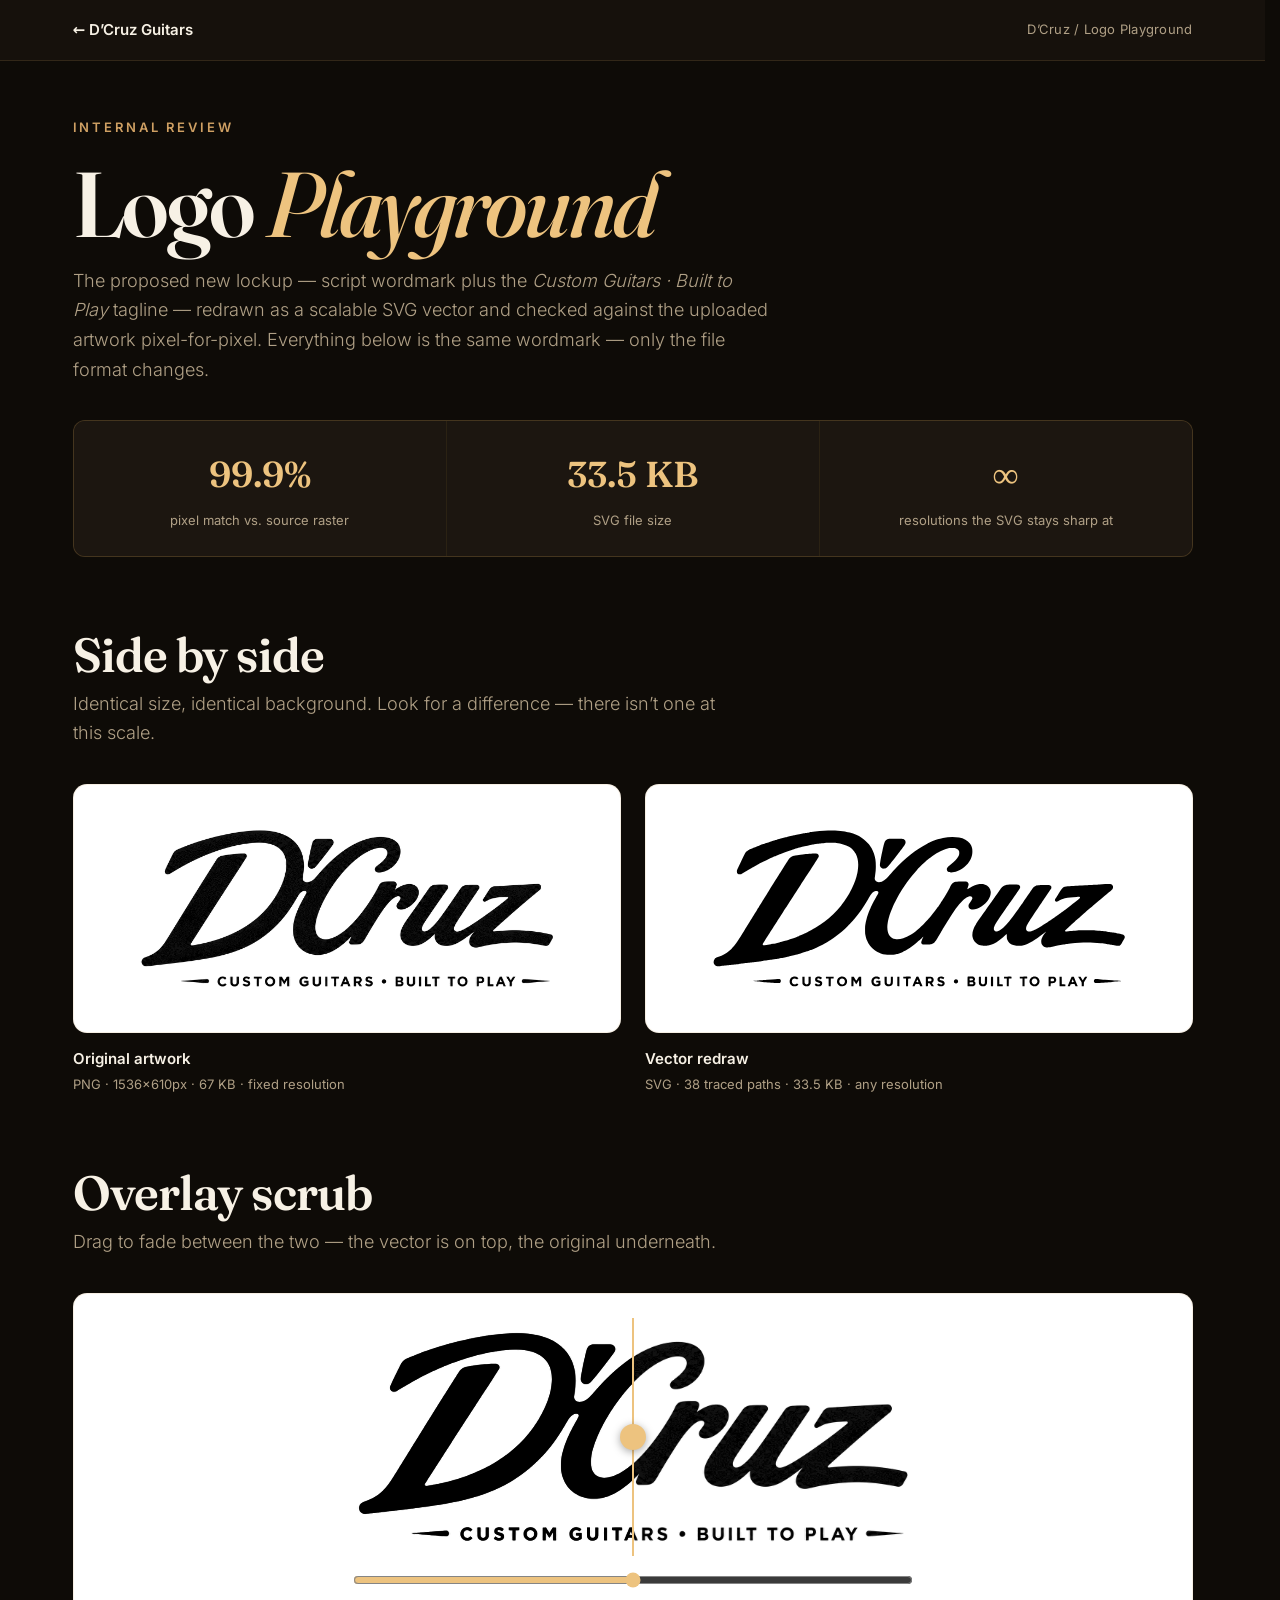
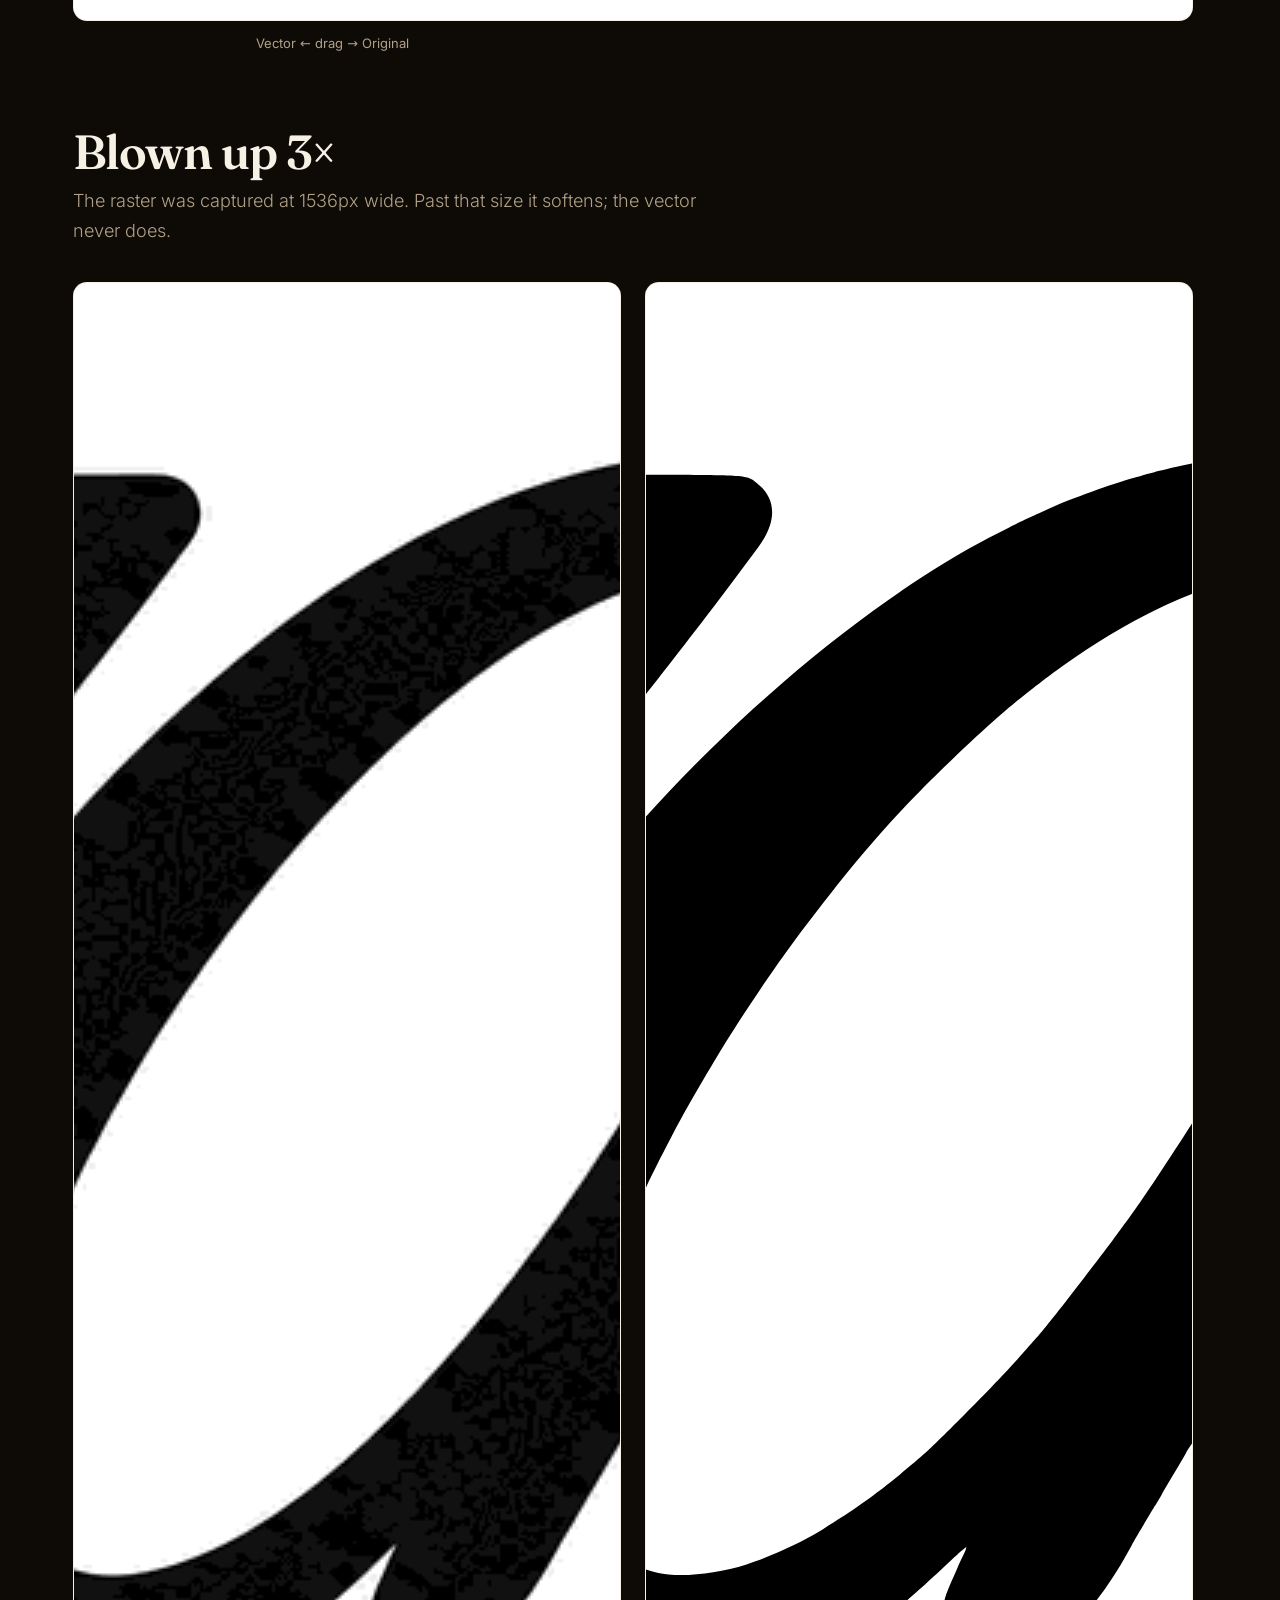
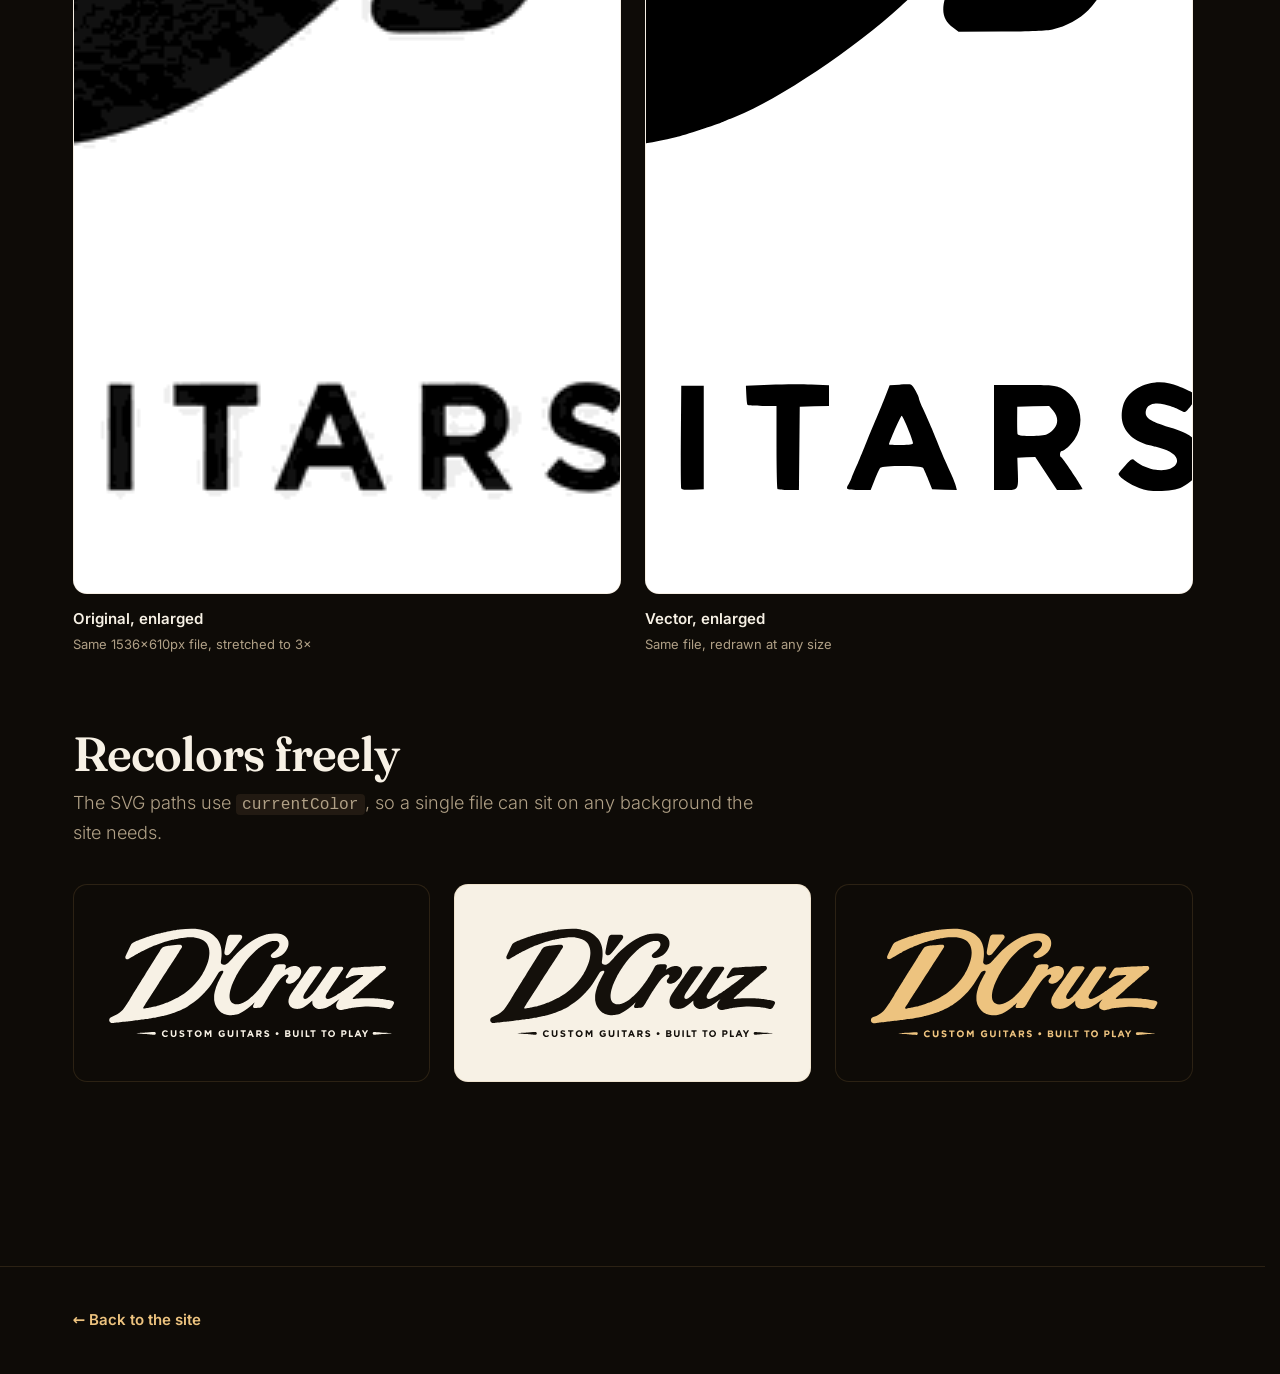
==== commit 2bb39d66: "Swap logo playground to the new tagline lockup with a fresh vector trace Trace the proposed 'D'Cruz " ====
--- a/logoplayground/index.html
+++ b/logoplayground/index.html
@@ -30,12 +30,13 @@
   <main id="main" class="container lp-main">
     <p class="eyebrow">Internal review</p>
     <h1>Logo <em>Playground</em></h1>
-    <p class="section-lede">The uploaded artwork, redrawn as a scalable SVG vector, checked against the
-      source pixel-for-pixel. Everything below is the same wordmark &mdash; only the file format changes.</p>
+    <p class="section-lede">The proposed new lockup &mdash; script wordmark plus the
+      <em>Custom Guitars &middot; Built to Play</em> tagline &mdash; redrawn as a scalable SVG vector and checked
+      against the uploaded artwork pixel-for-pixel. Everything below is the same wordmark &mdash; only the file format changes.</p>
 
     <ul class="lp-stats" aria-label="Comparison stats">
-      <li><span class="lp-stat-num">99.7%</span><span class="lp-stat-label">pixel match vs. source raster</span></li>
-      <li><span class="lp-stat-num">16.7&nbsp;KB</span><span class="lp-stat-label">SVG file size</span></li>
+      <li><span class="lp-stat-num">99.9%</span><span class="lp-stat-label">pixel match vs. source raster</span></li>
+      <li><span class="lp-stat-num">33.5&nbsp;KB</span><span class="lp-stat-label">SVG file size</span></li>
       <li><span class="lp-stat-num">&infin;</span><span class="lp-stat-label">resolutions the SVG stays sharp at</span></li>
     </ul>
 
@@ -45,21 +46,21 @@
       <p class="section-lede">Identical size, identical background. Look for a difference &mdash; there isn&rsquo;t one at this scale.</p>
       <div class="lp-compare-grid">
         <figure class="lp-panel">
-          <div class="lp-chip lp-chip-cream">
-            <img src="../assets/logo-playground/dcruz-wordmark-original.png" alt="Original uploaded D&rsquo;Cruz wordmark artwork" width="895" height="291" class="lp-logo-img">
+          <div class="lp-chip lp-chip-white">
+            <img src="../assets/logo-playground/dcruz-wordmark-v2-original.png" alt="Original uploaded D&rsquo;Cruz wordmark artwork with the Custom Guitars, Built to Play tagline" width="1536" height="610" class="lp-logo-img">
           </div>
           <figcaption>
             <strong>Original artwork</strong>
-            <span>PNG &middot; 895&times;291px &middot; 70&nbsp;KB &middot; fixed resolution</span>
+            <span>PNG &middot; 1536&times;610px &middot; 67&nbsp;KB &middot; fixed resolution</span>
           </figcaption>
         </figure>
         <figure class="lp-panel">
-          <div class="lp-chip lp-chip-cream">
-            <img src="../assets/logo-playground/dcruz-wordmark.svg" alt="Vector-traced D&rsquo;Cruz wordmark, redrawn as SVG paths" class="lp-logo-img lp-logo-svg">
+          <div class="lp-chip lp-chip-white">
+            <img src="../assets/logo-playground/dcruz-wordmark-v2.svg" alt="Vector-traced D&rsquo;Cruz wordmark with tagline, redrawn as SVG paths" class="lp-logo-img lp-logo-svg">
           </div>
           <figcaption>
             <strong>Vector redraw</strong>
-            <span>SVG &middot; 6 traced paths &middot; 16.7&nbsp;KB &middot; any resolution</span>
+            <span>SVG &middot; 38 traced paths &middot; 33.5&nbsp;KB &middot; any resolution</span>
           </figcaption>
         </figure>
       </div>
@@ -69,11 +70,11 @@
     <section class="lp-section" aria-labelledby="lp-slider-h">
       <h2 id="lp-slider-h">Overlay scrub</h2>
       <p class="section-lede">Drag to fade between the two &mdash; the vector is on top, the original underneath.</p>
-      <div class="lp-slider-wrap lp-chip lp-chip-cream">
+      <div class="lp-slider-wrap lp-chip lp-chip-white">
         <div class="lp-slider-stage">
-          <img src="../assets/logo-playground/dcruz-wordmark-original.png" alt="" class="lp-logo-img lp-slider-under" width="895" height="291">
+          <img src="../assets/logo-playground/dcruz-wordmark-v2-original.png" alt="" class="lp-logo-img lp-slider-under" width="1536" height="610">
           <div class="lp-slider-over" id="lpSliderOver">
-            <img src="../assets/logo-playground/dcruz-wordmark.svg" alt="" class="lp-logo-img">
+            <img src="../assets/logo-playground/dcruz-wordmark-v2.svg" alt="" class="lp-logo-img">
           </div>
           <div class="lp-slider-handle" id="lpSliderHandle" aria-hidden="true"></div>
         </div>
@@ -86,17 +87,17 @@
     <!-- ============ SCALE TEST ============ -->
     <section class="lp-section" aria-labelledby="lp-scale-h">
       <h2 id="lp-scale-h">Blown up 3&times;</h2>
-      <p class="section-lede">The raster was captured at 895px wide. Past that size it softens; the vector never does.</p>
+      <p class="section-lede">The raster was captured at 1536px wide. Past that size it softens; the vector never does.</p>
       <div class="lp-compare-grid lp-compare-grid-big">
         <figure class="lp-panel">
-          <div class="lp-chip lp-chip-cream lp-chip-scroll">
-            <img src="../assets/logo-playground/dcruz-wordmark-original.png" alt="Original artwork enlarged, showing softened edges" class="lp-logo-img lp-logo-big">
+          <div class="lp-chip lp-chip-white lp-chip-scroll">
+            <img src="../assets/logo-playground/dcruz-wordmark-v2-original.png" alt="Original artwork enlarged, showing softened edges" class="lp-logo-img lp-logo-big">
           </div>
-          <figcaption><strong>Original, enlarged</strong><span>Same 895&times;291px file, stretched</span></figcaption>
+          <figcaption><strong>Original, enlarged</strong><span>Same 1536&times;610px file, stretched to 3&times;</span></figcaption>
         </figure>
         <figure class="lp-panel">
-          <div class="lp-chip lp-chip-cream lp-chip-scroll">
-            <img src="../assets/logo-playground/dcruz-wordmark.svg" alt="Vector redraw enlarged, edges remain crisp" class="lp-logo-img lp-logo-svg lp-logo-big">
+          <div class="lp-chip lp-chip-white lp-chip-scroll">
+            <img src="../assets/logo-playground/dcruz-wordmark-v2.svg" alt="Vector redraw enlarged, edges remain crisp" class="lp-logo-img lp-logo-svg lp-logo-big">
           </div>
           <figcaption><strong>Vector, enlarged</strong><span>Same file, redrawn at any size</span></figcaption>
         </figure>
--- a/logoplayground/logoplayground.css
+++ b/logoplayground/logoplayground.css
@@ -84,6 +84,7 @@
   padding: 2.5rem 2rem;
 }
 .lp-chip-cream { background: #f7f1e5; }
+.lp-chip-white { background: #ffffff; }
 .lp-chip-dark { background: var(--bg); }
 
 .lp-compare-grid {
@@ -109,7 +110,7 @@
   position: relative;
   max-width: 560px;
   margin-inline: auto;
-  aspect-ratio: 895 / 291;
+  aspect-ratio: 1536 / 610;
 }
 .lp-slider-under, .lp-slider-over img {
   position: absolute;
@@ -165,7 +166,7 @@
   overflow-x: auto;
   align-items: flex-start;
 }
-.lp-logo-big { max-width: none; width: 1400px; }
+.lp-logo-big { max-width: none; width: 4608px; flex-shrink: 0; }
 
 /* ---------- color grid (CSS mask so one SVG file drives every hue) ---------- */
 .lp-color-grid {
@@ -175,9 +176,9 @@
 }
 .lp-mask-logo {
   width: 100%;
-  aspect-ratio: 3578 / 1163.98;
-  -webkit-mask-image: url("../assets/logo-playground/dcruz-wordmark.svg");
-  mask-image: url("../assets/logo-playground/dcruz-wordmark.svg");
+  aspect-ratio: 1536 / 610;
+  -webkit-mask-image: url("../assets/logo-playground/dcruz-wordmark-v2.svg");
+  mask-image: url("../assets/logo-playground/dcruz-wordmark-v2.svg");
   -webkit-mask-repeat: no-repeat;
   mask-repeat: no-repeat;
   -webkit-mask-position: center;
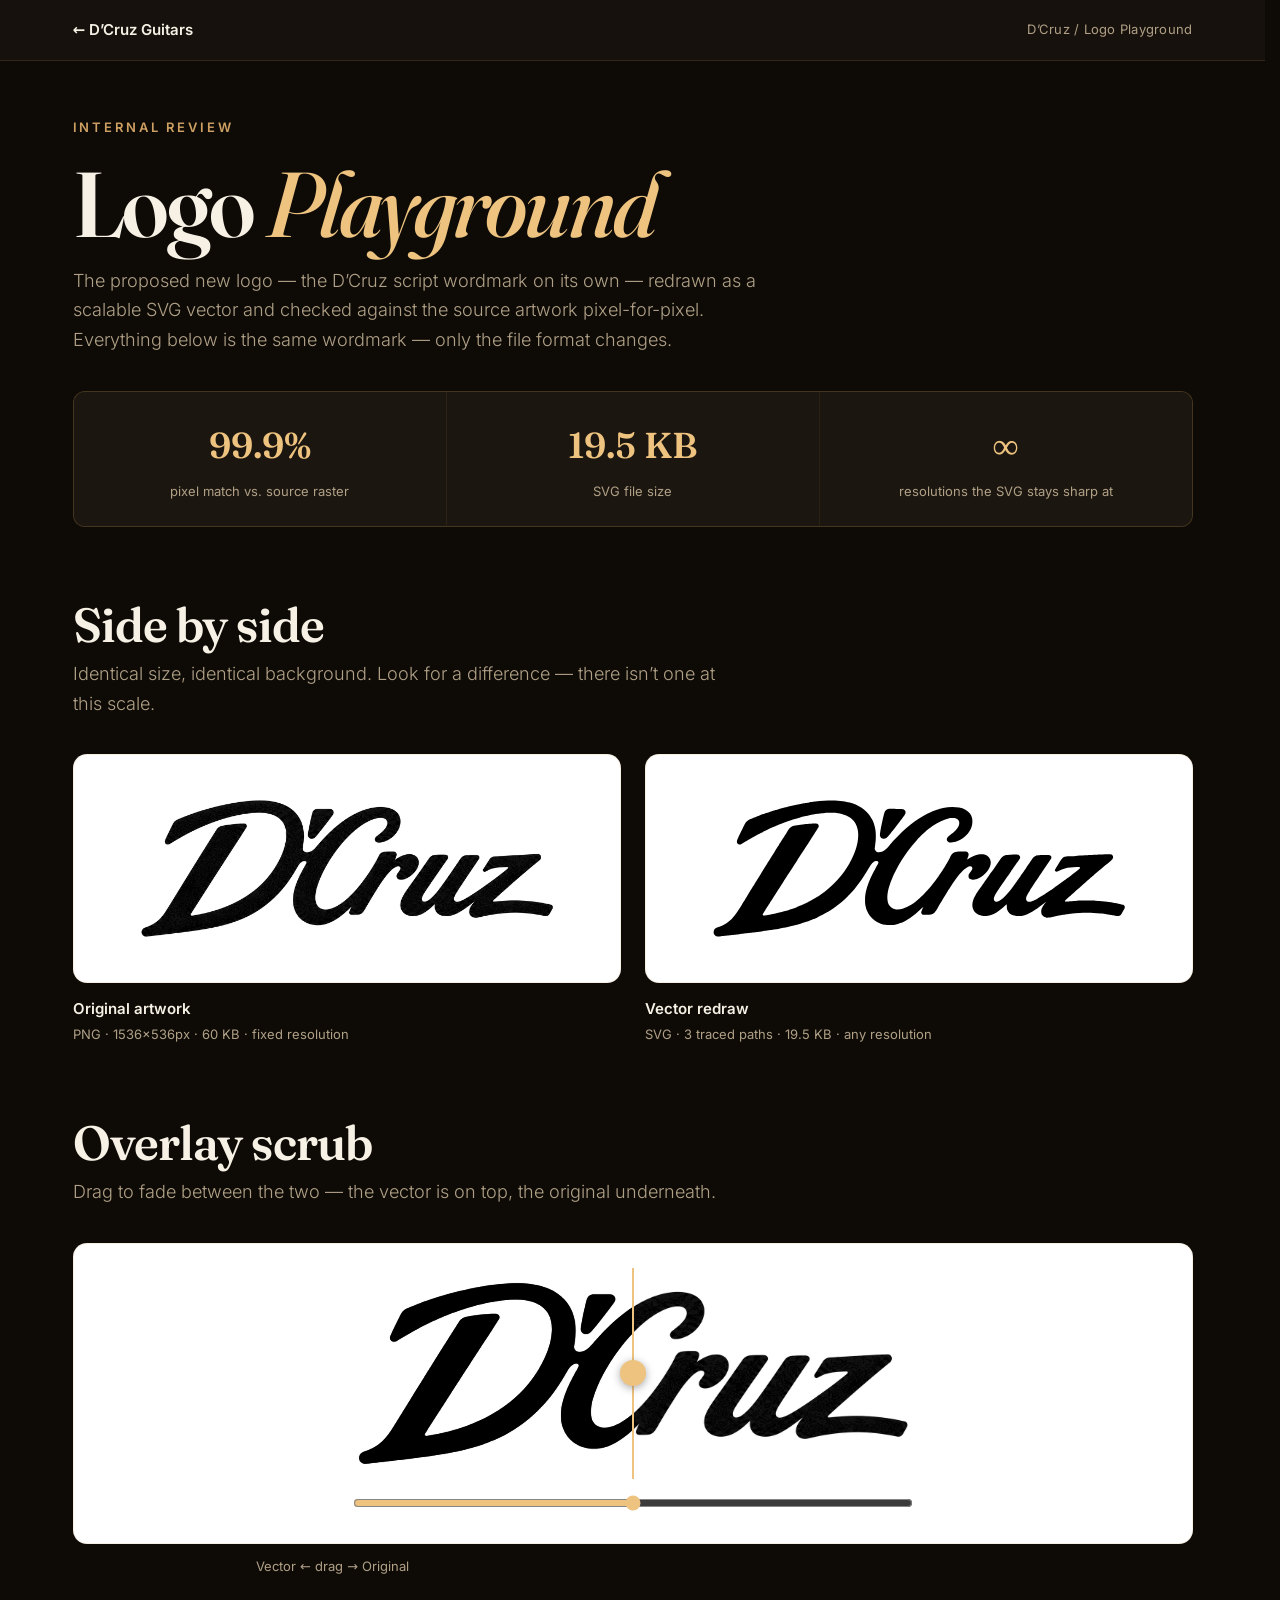
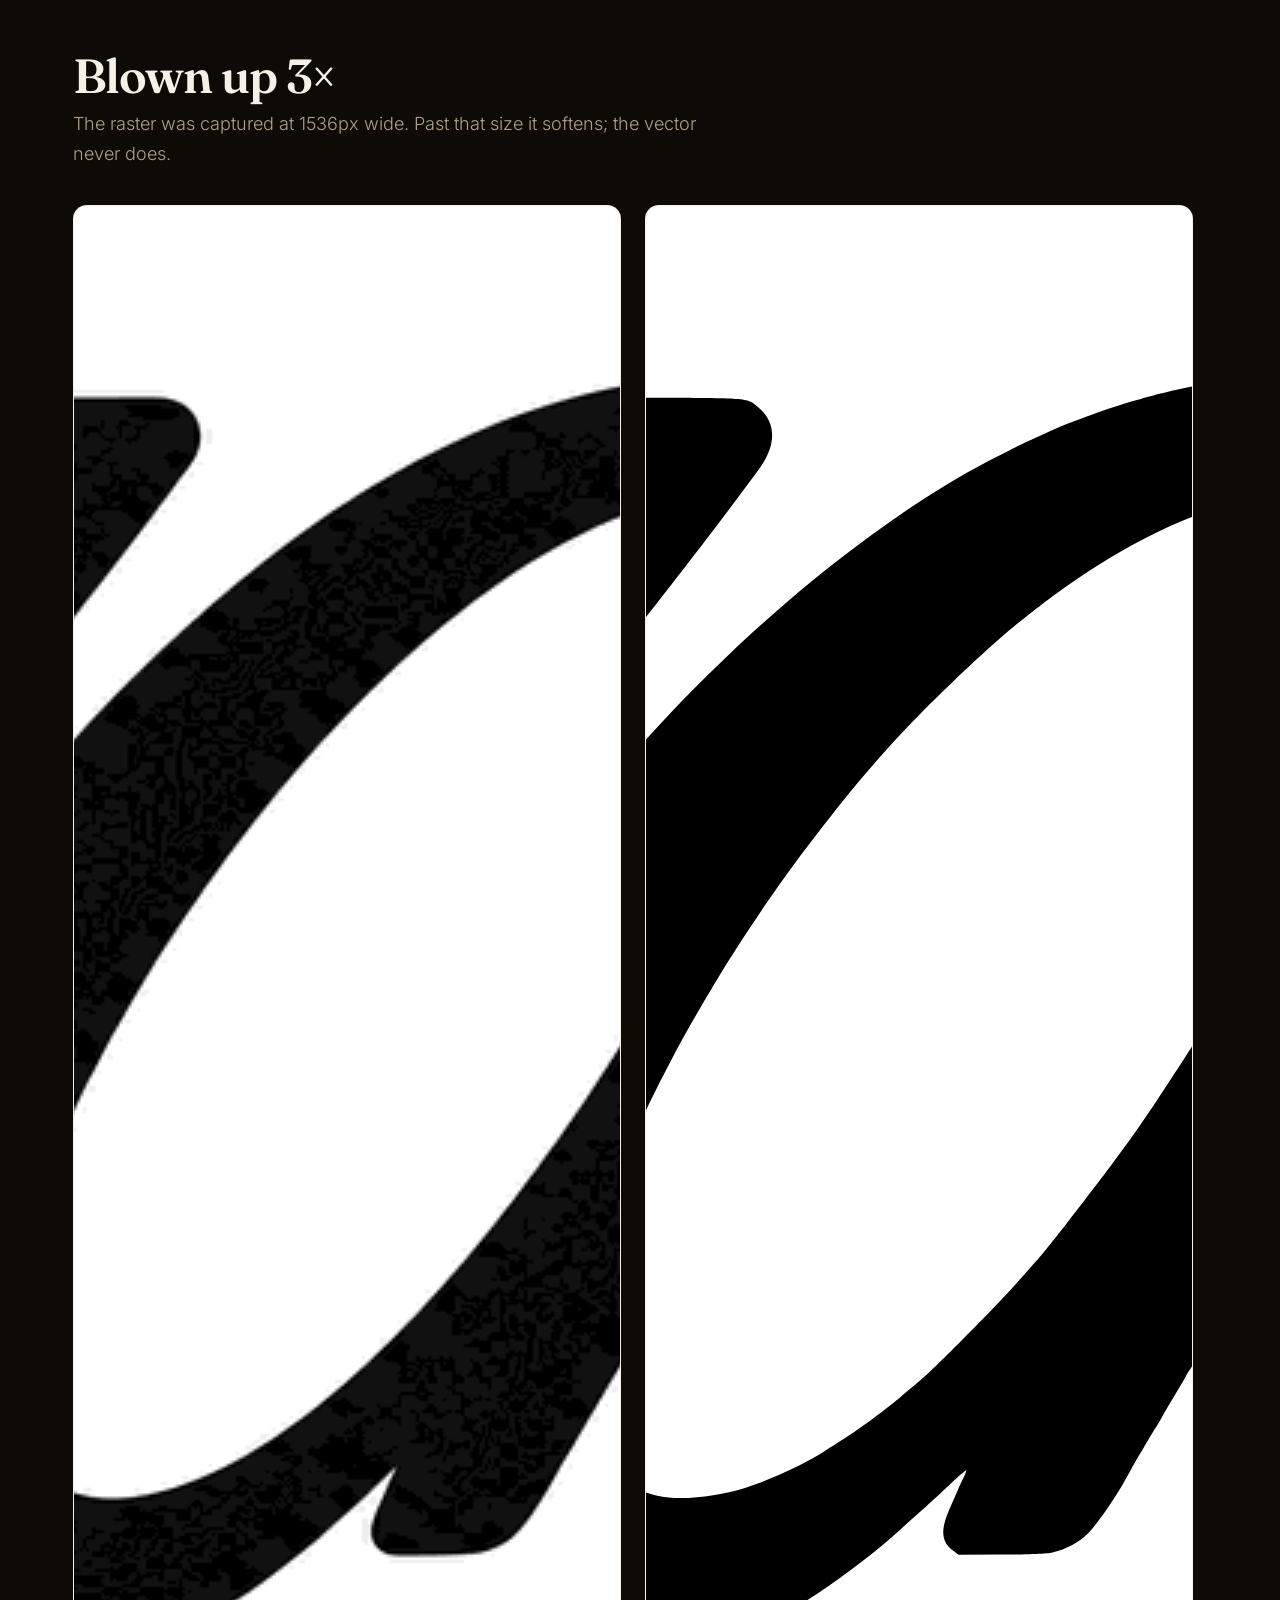
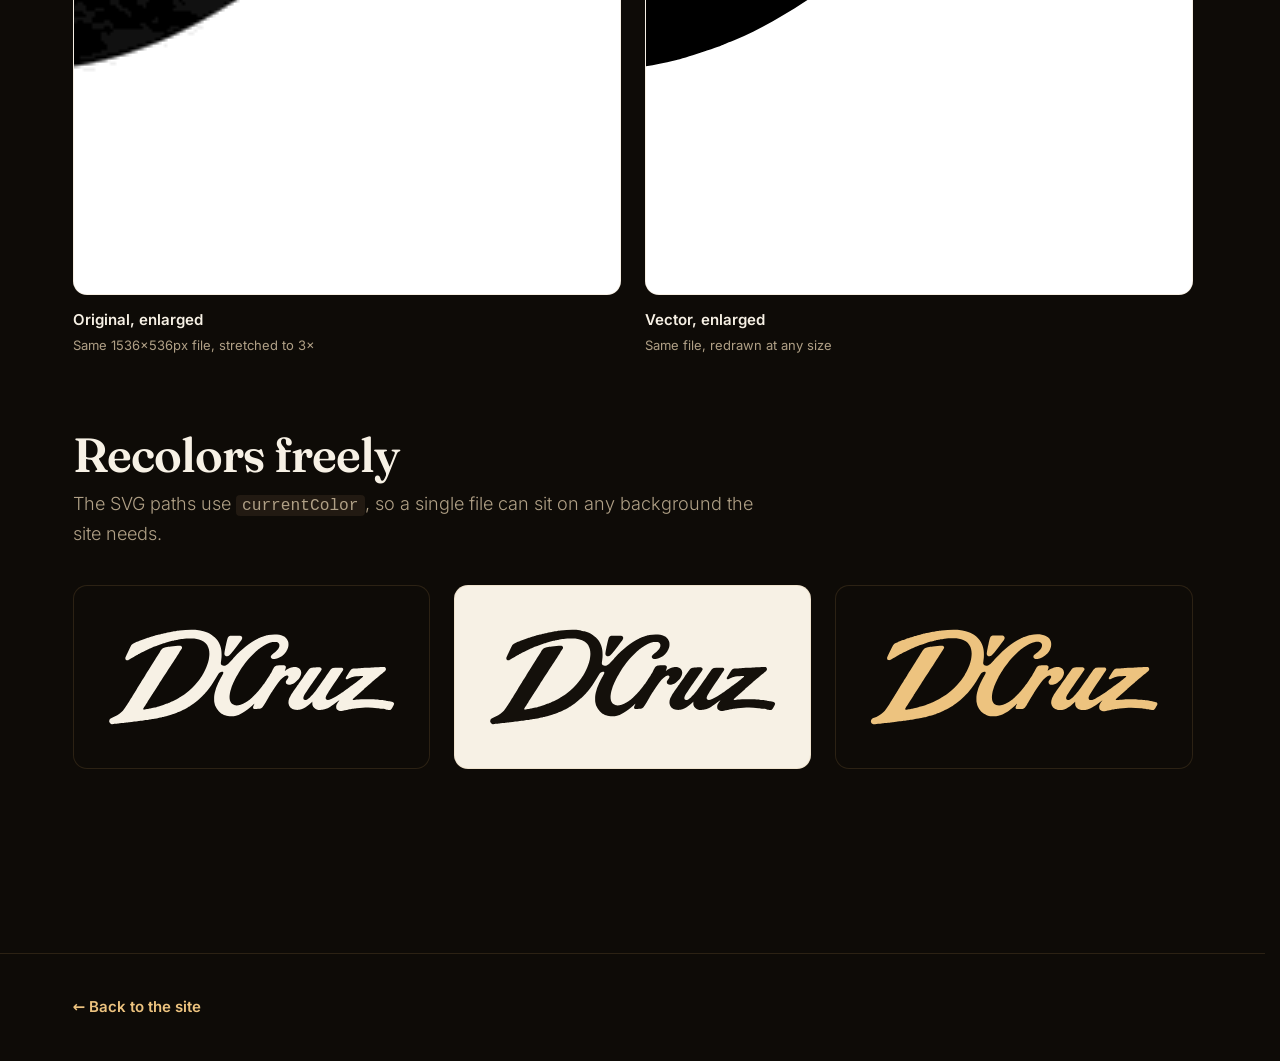
==== commit f2e96657: "Point the logo playground at the wordmark-only logo The new direction drops the tagline, so trace ju" ====
--- a/logoplayground/index.html
+++ b/logoplayground/index.html
@@ -30,13 +30,13 @@
   <main id="main" class="container lp-main">
     <p class="eyebrow">Internal review</p>
     <h1>Logo <em>Playground</em></h1>
-    <p class="section-lede">The proposed new lockup &mdash; script wordmark plus the
-      <em>Custom Guitars &middot; Built to Play</em> tagline &mdash; redrawn as a scalable SVG vector and checked
-      against the uploaded artwork pixel-for-pixel. Everything below is the same wordmark &mdash; only the file format changes.</p>
+    <p class="section-lede">The proposed new logo &mdash; the D&rsquo;Cruz script wordmark on its own &mdash;
+      redrawn as a scalable SVG vector and checked against the source artwork pixel-for-pixel.
+      Everything below is the same wordmark &mdash; only the file format changes.</p>
 
     <ul class="lp-stats" aria-label="Comparison stats">
       <li><span class="lp-stat-num">99.9%</span><span class="lp-stat-label">pixel match vs. source raster</span></li>
-      <li><span class="lp-stat-num">33.5&nbsp;KB</span><span class="lp-stat-label">SVG file size</span></li>
+      <li><span class="lp-stat-num">19.5&nbsp;KB</span><span class="lp-stat-label">SVG file size</span></li>
       <li><span class="lp-stat-num">&infin;</span><span class="lp-stat-label">resolutions the SVG stays sharp at</span></li>
     </ul>
 
@@ -47,20 +47,20 @@
       <div class="lp-compare-grid">
         <figure class="lp-panel">
           <div class="lp-chip lp-chip-white">
-            <img src="../assets/logo-playground/dcruz-wordmark-v2-original.png" alt="Original uploaded D&rsquo;Cruz wordmark artwork with the Custom Guitars, Built to Play tagline" width="1536" height="610" class="lp-logo-img">
+            <img src="../assets/logo-playground/dcruz-wordmark-v3-original.png" alt="Original D&rsquo;Cruz script wordmark artwork" width="1536" height="536" class="lp-logo-img">
           </div>
           <figcaption>
             <strong>Original artwork</strong>
-            <span>PNG &middot; 1536&times;610px &middot; 67&nbsp;KB &middot; fixed resolution</span>
+            <span>PNG &middot; 1536&times;536px &middot; 60&nbsp;KB &middot; fixed resolution</span>
           </figcaption>
         </figure>
         <figure class="lp-panel">
           <div class="lp-chip lp-chip-white">
-            <img src="../assets/logo-playground/dcruz-wordmark-v2.svg" alt="Vector-traced D&rsquo;Cruz wordmark with tagline, redrawn as SVG paths" class="lp-logo-img lp-logo-svg">
+            <img src="../assets/logo-playground/dcruz-wordmark-v3.svg" alt="Vector-traced D&rsquo;Cruz script wordmark, redrawn as SVG paths" class="lp-logo-img lp-logo-svg">
           </div>
           <figcaption>
             <strong>Vector redraw</strong>
-            <span>SVG &middot; 38 traced paths &middot; 33.5&nbsp;KB &middot; any resolution</span>
+            <span>SVG &middot; 3 traced paths &middot; 19.5&nbsp;KB &middot; any resolution</span>
           </figcaption>
         </figure>
       </div>
@@ -72,9 +72,9 @@
       <p class="section-lede">Drag to fade between the two &mdash; the vector is on top, the original underneath.</p>
       <div class="lp-slider-wrap lp-chip lp-chip-white">
         <div class="lp-slider-stage">
-          <img src="../assets/logo-playground/dcruz-wordmark-v2-original.png" alt="" class="lp-logo-img lp-slider-under" width="1536" height="610">
+          <img src="../assets/logo-playground/dcruz-wordmark-v3-original.png" alt="" class="lp-logo-img lp-slider-under" width="1536" height="536">
           <div class="lp-slider-over" id="lpSliderOver">
-            <img src="../assets/logo-playground/dcruz-wordmark-v2.svg" alt="" class="lp-logo-img">
+            <img src="../assets/logo-playground/dcruz-wordmark-v3.svg" alt="" class="lp-logo-img">
           </div>
           <div class="lp-slider-handle" id="lpSliderHandle" aria-hidden="true"></div>
         </div>
@@ -91,13 +91,13 @@
       <div class="lp-compare-grid lp-compare-grid-big">
         <figure class="lp-panel">
           <div class="lp-chip lp-chip-white lp-chip-scroll">
-            <img src="../assets/logo-playground/dcruz-wordmark-v2-original.png" alt="Original artwork enlarged, showing softened edges" class="lp-logo-img lp-logo-big">
+            <img src="../assets/logo-playground/dcruz-wordmark-v3-original.png" alt="Original artwork enlarged, showing softened edges" class="lp-logo-img lp-logo-big">
           </div>
-          <figcaption><strong>Original, enlarged</strong><span>Same 1536&times;610px file, stretched to 3&times;</span></figcaption>
+          <figcaption><strong>Original, enlarged</strong><span>Same 1536&times;536px file, stretched to 3&times;</span></figcaption>
         </figure>
         <figure class="lp-panel">
           <div class="lp-chip lp-chip-white lp-chip-scroll">
-            <img src="../assets/logo-playground/dcruz-wordmark-v2.svg" alt="Vector redraw enlarged, edges remain crisp" class="lp-logo-img lp-logo-svg lp-logo-big">
+            <img src="../assets/logo-playground/dcruz-wordmark-v3.svg" alt="Vector redraw enlarged, edges remain crisp" class="lp-logo-img lp-logo-svg lp-logo-big">
           </div>
           <figcaption><strong>Vector, enlarged</strong><span>Same file, redrawn at any size</span></figcaption>
         </figure>
--- a/logoplayground/logoplayground.css
+++ b/logoplayground/logoplayground.css
@@ -110,7 +110,7 @@
   position: relative;
   max-width: 560px;
   margin-inline: auto;
-  aspect-ratio: 1536 / 610;
+  aspect-ratio: 1536 / 536;
 }
 .lp-slider-under, .lp-slider-over img {
   position: absolute;
@@ -176,9 +176,9 @@
 }
 .lp-mask-logo {
   width: 100%;
-  aspect-ratio: 1536 / 610;
-  -webkit-mask-image: url("../assets/logo-playground/dcruz-wordmark-v2.svg");
-  mask-image: url("../assets/logo-playground/dcruz-wordmark-v2.svg");
+  aspect-ratio: 1536 / 536;
+  -webkit-mask-image: url("../assets/logo-playground/dcruz-wordmark-v3.svg");
+  mask-image: url("../assets/logo-playground/dcruz-wordmark-v3.svg");
   -webkit-mask-repeat: no-repeat;
   mask-repeat: no-repeat;
   -webkit-mask-position: center;
